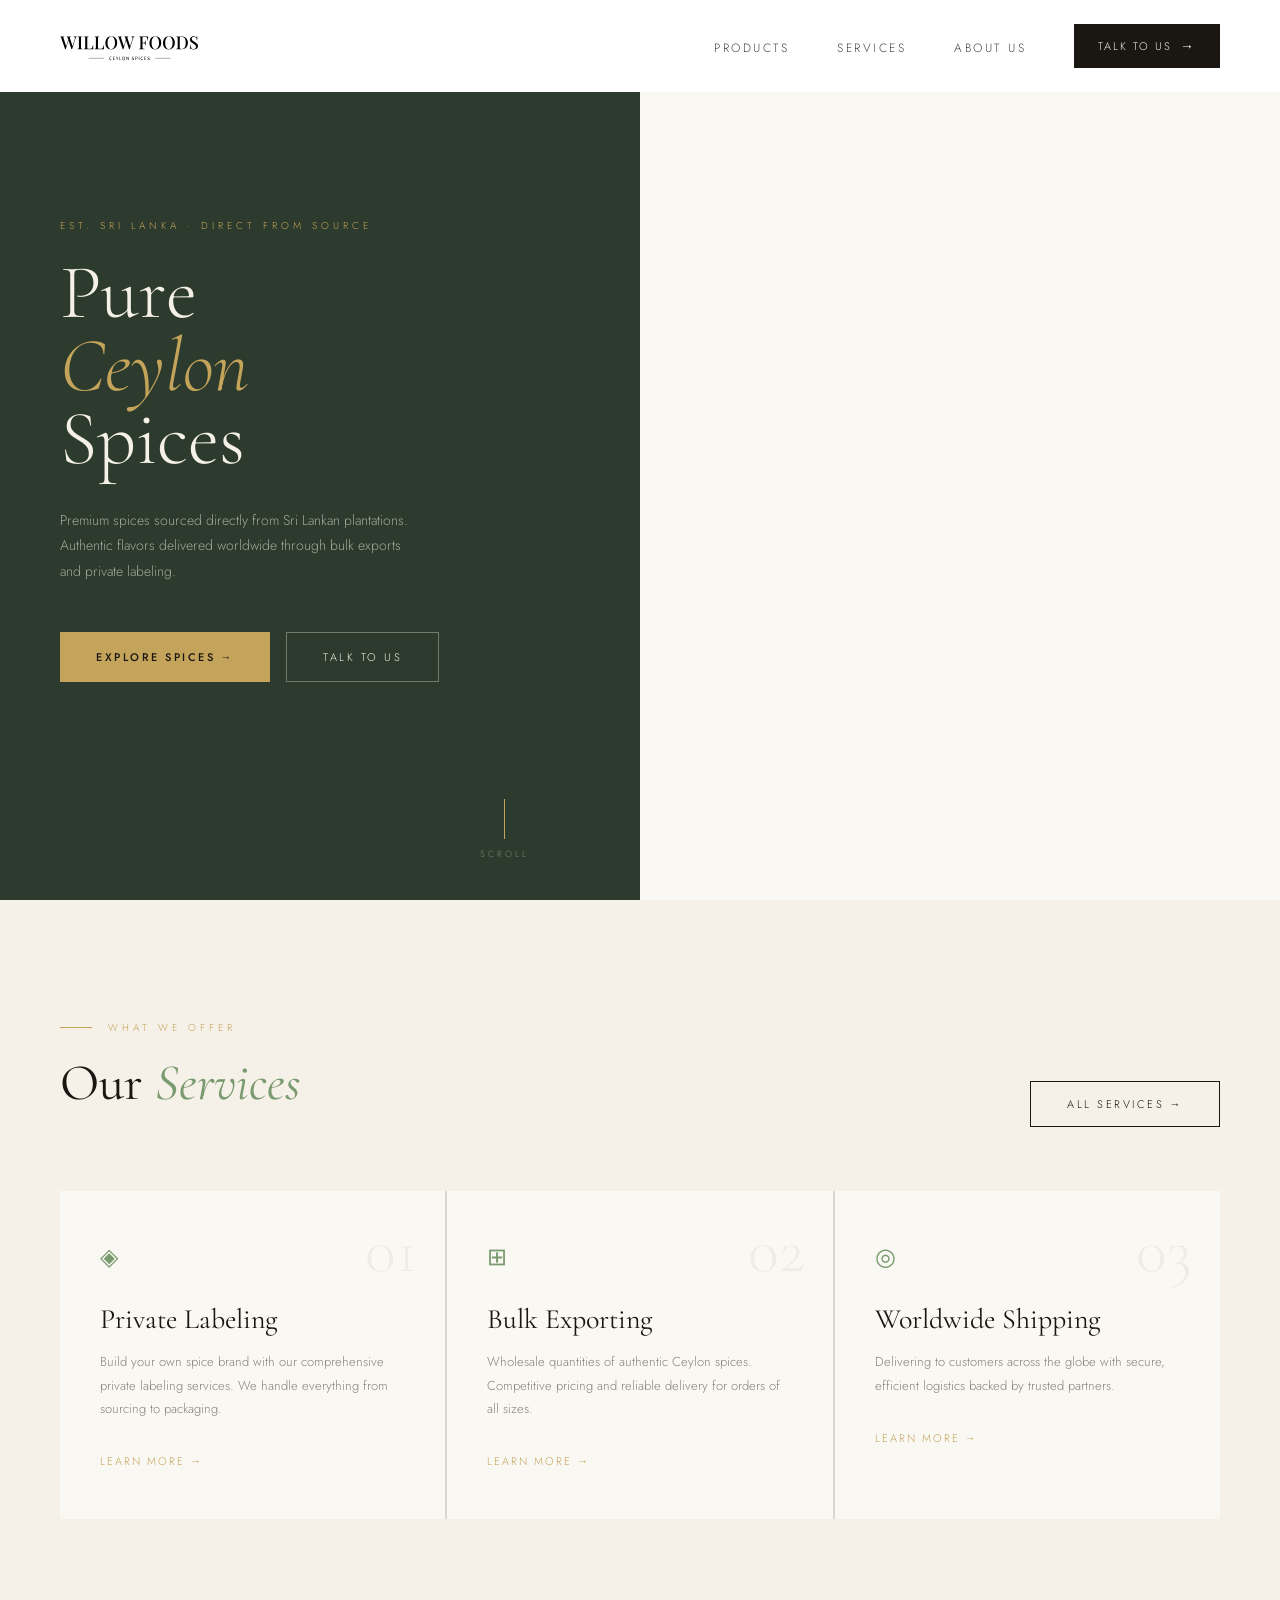
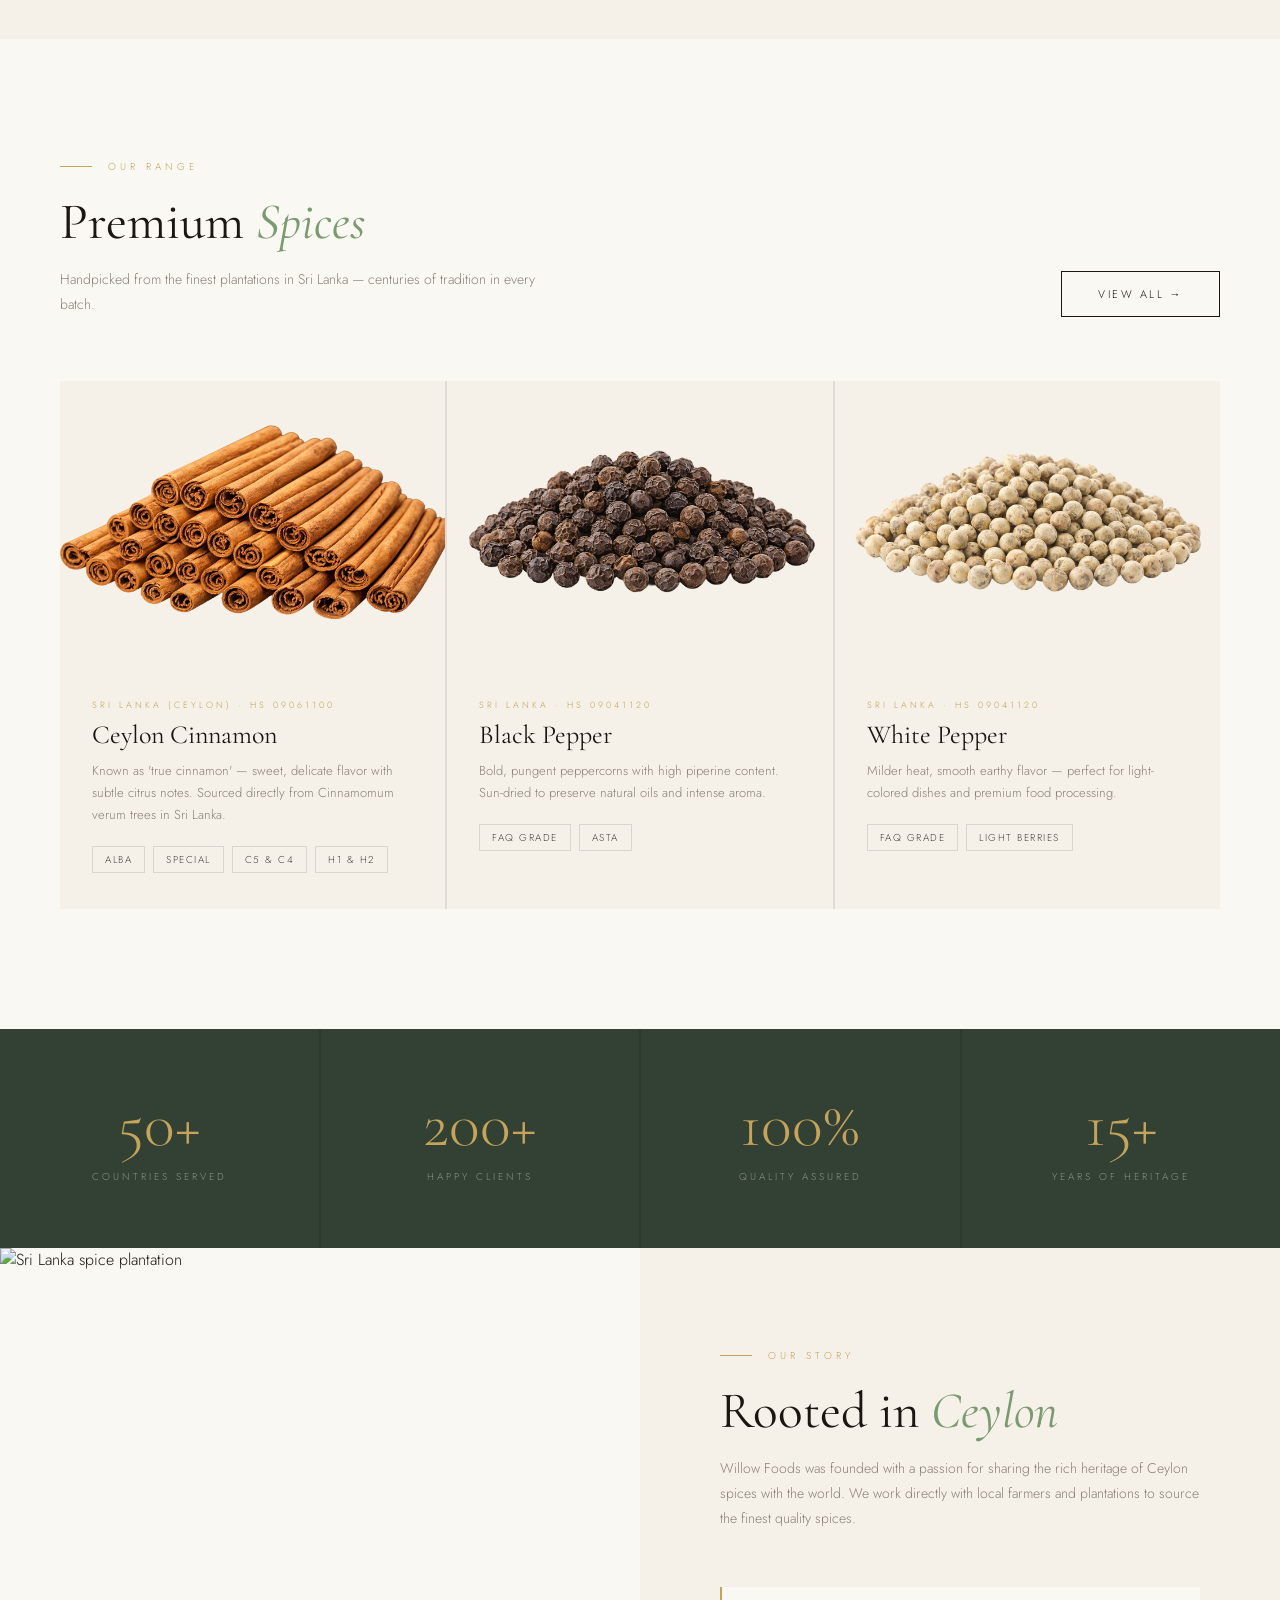
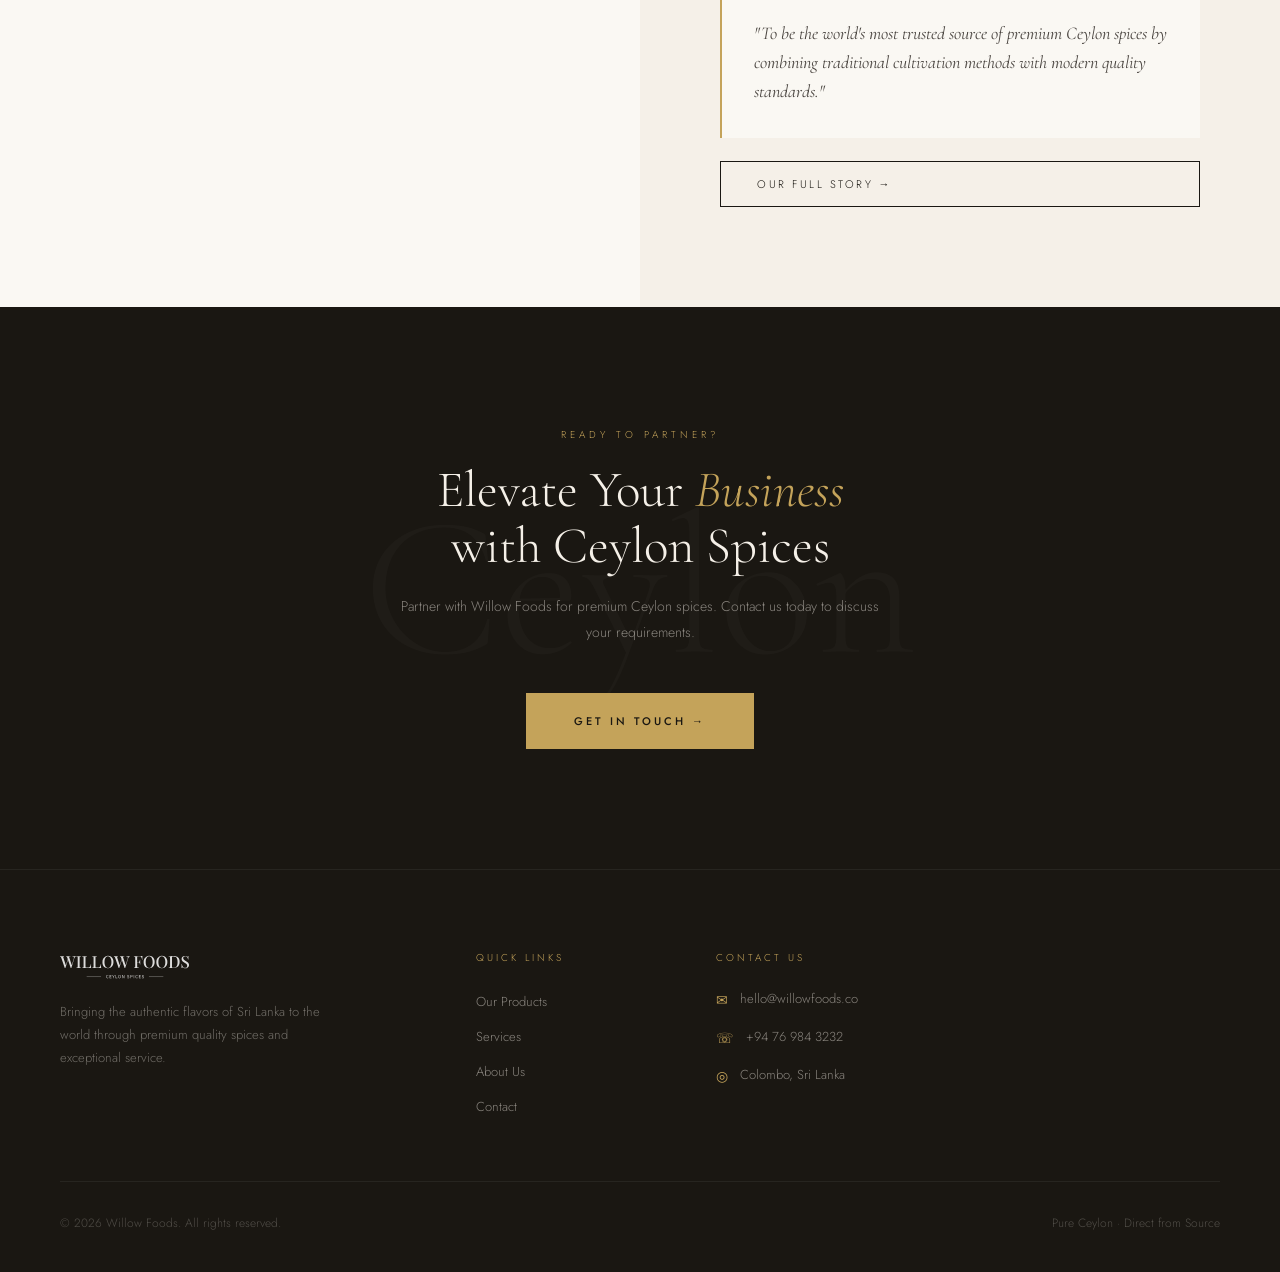
==== index.html @ 31505a13 "Add cinnamon image, update all product cards, hide hero video on mobile Co-Authored-By: Claude Sonne" ====
<!DOCTYPE html>
<html lang="en">
<head>
<meta charset="UTF-8">
<meta name="viewport" content="width=device-width, initial-scale=1.0">
<title>Willow Foods — Pure Ceylon Spices</title>
<link rel="stylesheet" href="style.css">
<style>
.hero { min-height:100vh; display:grid; grid-template-columns:1fr 1fr; position:relative; overflow:hidden; }
.hero-left { background:var(--forest); display:flex; flex-direction:column; justify-content:center; padding:80px 60px; position:relative; overflow:hidden; }
.hero-left::before { content:''; position:absolute; inset:0; background:url('https://images.unsplash.com/photo-1599909631467-e141cf37bc89?w=800') center/cover; opacity:0.12; }
.hero-left::after { content:''; position:absolute; inset:0; background:linear-gradient(to top, var(--forest) 45%, transparent); }
.hero-left-content { position:relative; z-index:2; }
.hero-eyebrow { font-size:10px; letter-spacing:4px; text-transform:uppercase; color:var(--gold); margin-bottom:24px; opacity:0; animation:fadeUp 0.8s 0.3s forwards; }
.hero-title { font-family:'Cormorant Garamond',serif; font-size:clamp(52px,6vw,92px); font-weight:300; line-height:0.95; color:var(--cream); margin-bottom:32px; opacity:0; animation:fadeUp 0.8s 0.5s forwards; }
.hero-title em { font-style:italic; color:var(--gold); }
.hero-sub { font-size:14px; line-height:1.8; color:rgba(245,240,232,0.6); max-width:360px; margin-bottom:48px; opacity:0; animation:fadeUp 0.8s 0.7s forwards; }
.hero-actions { display:flex; gap:16px; opacity:0; animation:fadeUp 0.8s 0.9s forwards; }
.hero-right { overflow:hidden; }
.hero-scroll { position:absolute; bottom:40px; left:calc(50% - 160px); display:flex; flex-direction:column; align-items:center; gap:8px; color:rgba(245,240,232,0.4); font-size:9px; letter-spacing:3px; text-transform:uppercase; z-index:10; animation:fadeIn 1s 1.5s both; }
.scroll-line { width:1px; height:40px; background:var(--gold); animation:scrollPulse 2s infinite; }

.home-services { padding:120px 60px; background:var(--cream); }
.services-header { display:flex; justify-content:space-between; align-items:flex-end; margin-bottom:64px; }
.services-cards { display:grid; grid-template-columns:repeat(3,1fr); gap:2px; background:var(--border); }
.svc-card { background:var(--warm-white); padding:48px 40px; position:relative; overflow:hidden; transition:background 0.4s; }
.svc-card:hover { background:var(--dark); }
.svc-card:hover .svc-title, .svc-card:hover .svc-desc { color:var(--cream); }
.svc-card:hover .svc-icon { color:var(--gold); }
.svc-card:hover .svc-num { color:rgba(245,240,232,0.04); }
.svc-num { position:absolute; top:28px; right:28px; font-family:'Cormorant Garamond',serif; font-size:64px; font-weight:300; color:rgba(26,23,18,0.05); line-height:1; transition:color 0.4s; }
.svc-icon { font-size:24px; color:var(--sage); margin-bottom:28px; transition:color 0.4s; }
.svc-title { font-family:'Cormorant Garamond',serif; font-size:28px; font-weight:400; color:var(--dark); margin-bottom:14px; transition:color 0.4s; }
.svc-desc { font-size:13px; line-height:1.8; color:var(--text-light); margin-bottom:28px; transition:color 0.4s; }
.svc-link { display:inline-flex; align-items:center; gap:8px; font-size:11px; letter-spacing:2px; text-transform:uppercase; color:var(--gold); text-decoration:none; transition:gap 0.3s; }
.svc-card:hover .svc-link { gap:14px; }

.home-products { padding:120px 60px; background:var(--warm-white); }
.products-header { display:flex; justify-content:space-between; align-items:flex-end; margin-bottom:64px; }
.products-grid { display:grid; grid-template-columns:repeat(3,1fr); gap:2px; background:var(--border); }
.product-card { background:var(--cream); overflow:hidden; text-decoration:none; display:block; }
.product-card.featured { grid-column:span 2; }
.product-img { overflow:hidden; }
.product-card .product-img { aspect-ratio:4/3; }
.product-card.featured .product-img { aspect-ratio:16/7; }
.product-img img { width:100%; height:100%; object-fit:cover; transition:transform 0.6s; display:block; }
.product-card:hover .product-img img { transform:scale(1.06); }
.product-info { padding:28px 32px 36px; }
.product-origin { font-size:9px; letter-spacing:3px; text-transform:uppercase; color:var(--gold); margin-bottom:8px; }
.product-name { font-family:'Cormorant Garamond',serif; font-size:26px; font-weight:400; color:var(--dark); margin-bottom:10px; }
.product-desc { font-size:13px; line-height:1.7; color:var(--text-light); margin-bottom:20px; }
.product-tags { display:flex; gap:8px; flex-wrap:wrap; }
.tag { font-size:10px; letter-spacing:1.5px; text-transform:uppercase; padding:5px 12px; border:1px solid var(--border); color:var(--text-mid); }

.stats-band { background:var(--forest); display:grid; grid-template-columns:repeat(4,1fr); gap:2px; }
.stat-item { padding:64px 40px; background:rgba(255,255,255,0.03); text-align:center; transition:background 0.3s; }
.stat-item:hover { background:rgba(196,163,90,0.08); }
.stat-num { font-family:'Cormorant Garamond',serif; font-size:64px; font-weight:300; color:var(--gold); line-height:1; margin-bottom:12px; }
.stat-label { font-size:10px; letter-spacing:3px; text-transform:uppercase; color:rgba(245,240,232,0.45); }

.about-teaser { display:grid; grid-template-columns:1fr 1fr; min-height:560px; }
.about-img { overflow:hidden; }
.about-img img { width:100%; height:100%; object-fit:cover; transition:transform 0.8s; display:block; }
.about-img:hover img { transform:scale(1.04); }
.about-content { padding:100px 80px; display:flex; flex-direction:column; justify-content:center; background:var(--cream); }
.about-mission { margin-top:32px; padding:32px; background:var(--warm-white); border-left:2px solid var(--gold); }
.about-mission p { font-family:'Cormorant Garamond',serif; font-size:18px; font-weight:400; line-height:1.6; color:var(--text-mid); font-style:italic; }
@media (max-width:768px) {
  .hero { grid-template-columns:1fr; min-height:auto; }
  .hero-left { padding:80px 24px; min-height:100vh; }
  .hero-right { display:none; }
  .hero-scroll { display:none; }
  .home-services { padding:72px 24px; }
  .services-header { flex-direction:column; align-items:flex-start; gap:24px; }
  .services-cards { grid-template-columns:1fr; }
  .svc-card { padding:36px 28px; }
  .home-products { padding:72px 24px; }
  .products-header { flex-direction:column; align-items:flex-start; gap:24px; }
  .products-grid { grid-template-columns:1fr; }
  .stats-band { grid-template-columns:1fr 1fr; }
  .stat-item { padding:40px 20px; }
  .stat-num { font-size:48px; }
  .about-teaser { grid-template-columns:1fr; }
  .about-img { height:280px; }
  .about-content { padding:60px 24px; }
}
</style>
</head>
<body>
<div id="nav-placeholder"></div>

<section class="hero">
  <div class="hero-left">
    <div class="hero-left-content">
      <div class="hero-eyebrow">Est. Sri Lanka · Direct from Source</div>
      <h1 class="hero-title">Pure<br><em>Ceylon</em><br>Spices</h1>
      <p class="hero-sub">Premium spices sourced directly from Sri Lankan plantations. Authentic flavors delivered worldwide through bulk exports and private labeling.</p>
      <div class="hero-actions">
        <a href="/products" class="btn-primary">Explore Spices →</a>
        <a href="/contact" class="btn-outline-light">Talk to Us</a>
      </div>
    </div>
  </div>
  <div class="hero-right">
    <video autoplay muted loop playsinline style="width:100%;height:100%;object-fit:cover;display:block;">
      <source src="images/4232200-uhd_3840_2160_24fps.mp4" type="video/mp4">
    </video>
  </div>
  <div class="hero-scroll"><div class="scroll-line"></div><span>Scroll</span></div>
</section>



<section class="home-services">
  <div class="services-header">
    <div>
      <div class="section-label reveal"><span>What We Offer</span></div>
      <h2 class="section-title reveal">Our <em>Services</em></h2>
    </div>
    <a href="/services" class="btn-outline-dark reveal">All Services →</a>
  </div>
  <div class="services-cards">
    <div class="svc-card reveal">
      <div class="svc-num">01</div>
      <div class="svc-icon">◈</div>
      <h3 class="svc-title">Private Labeling</h3>
      <p class="svc-desc">Build your own spice brand with our comprehensive private labeling services. We handle everything from sourcing to packaging.</p>
      <a href="/services" class="svc-link">Learn more →</a>
    </div>
    <div class="svc-card reveal reveal-delay-1">
      <div class="svc-num">02</div>
      <div class="svc-icon">⊞</div>
      <h3 class="svc-title">Bulk Exporting</h3>
      <p class="svc-desc">Wholesale quantities of authentic Ceylon spices. Competitive pricing and reliable delivery for orders of all sizes.</p>
      <a href="/services" class="svc-link">Learn more →</a>
    </div>
    <div class="svc-card reveal reveal-delay-2">
      <div class="svc-num">03</div>
      <div class="svc-icon">◎</div>
      <h3 class="svc-title">Worldwide Shipping</h3>
      <p class="svc-desc">Delivering to customers across the globe with secure, efficient logistics backed by trusted partners.</p>
      <a href="/services" class="svc-link">Learn more →</a>
    </div>
  </div>
</section>

<section class="home-products">
  <div class="products-header">
    <div>
      <div class="section-label reveal"><span>Our Range</span></div>
      <h2 class="section-title reveal">Premium <em>Spices</em></h2>
      <p class="section-sub reveal">Handpicked from the finest plantations in Sri Lanka — centuries of tradition in every batch.</p>
    </div>
    <a href="/products" class="btn-outline-dark reveal">View All →</a>
  </div>
  <div class="products-grid">
    <a href="/product-cinnamon" class="product-card reveal">
      <div class="product-img"><img src="images/cin.png" alt="Ceylon Cinnamon"></div>
      <div class="product-info">
        <div class="product-origin">Sri Lanka (Ceylon) · HS 09061100</div>
        <h3 class="product-name">Ceylon Cinnamon</h3>
        <p class="product-desc">Known as 'true cinnamon' — sweet, delicate flavor with subtle citrus notes. Sourced directly from Cinnamomum verum trees in Sri Lanka.</p>
        <div class="product-tags"><span class="tag">Alba</span><span class="tag">Special</span><span class="tag">C5 & C4</span><span class="tag">H1 & H2</span></div>
      </div>
    </a>
    <a href="/product-black-pepper" class="product-card reveal reveal-delay-1">
      <div class="product-img"><img src="images/black-pepper.png" alt="Black Pepper"></div>
      <div class="product-info">
        <div class="product-origin">Sri Lanka · HS 09041120</div>
        <h3 class="product-name">Black Pepper</h3>
        <p class="product-desc">Bold, pungent peppercorns with high piperine content. Sun-dried to preserve natural oils and intense aroma.</p>
        <div class="product-tags"><span class="tag">FAQ Grade</span><span class="tag">ASTA</span></div>
      </div>
    </a>
    <a href="/product-white-pepper" class="product-card reveal reveal-delay-2">
      <div class="product-img"><img src="images/white-pepper.png" alt="White Pepper"></div>
      <div class="product-info">
        <div class="product-origin">Sri Lanka · HS 09041120</div>
        <h3 class="product-name">White Pepper</h3>
        <p class="product-desc">Milder heat, smooth earthy flavor — perfect for light-colored dishes and premium food processing.</p>
        <div class="product-tags"><span class="tag">FAQ Grade</span><span class="tag">Light Berries</span></div>
      </div>
    </a>
  </div>
</section>

<div class="stats-band">
  <div class="stat-item reveal"><div class="stat-num">50+</div><div class="stat-label">Countries Served</div></div>
  <div class="stat-item reveal reveal-delay-1"><div class="stat-num">200+</div><div class="stat-label">Happy Clients</div></div>
  <div class="stat-item reveal reveal-delay-2"><div class="stat-num">100%</div><div class="stat-label">Quality Assured</div></div>
  <div class="stat-item reveal reveal-delay-3"><div class="stat-num">15+</div><div class="stat-label">Years of Heritage</div></div>
</div>

<section class="about-teaser">
  <div class="about-img"><img src="https://images.unsplash.com/photo-1502741126161-b048400d7e81?w=900&q=80" alt="Sri Lanka spice plantation"></div>
  <div class="about-content">
    <div class="section-label reveal"><span>Our Story</span></div>
    <h2 class="section-title reveal">Rooted in <em>Ceylon</em></h2>
    <p class="section-sub reveal" style="max-width:100%;margin-bottom:24px">Willow Foods was founded with a passion for sharing the rich heritage of Ceylon spices with the world. We work directly with local farmers and plantations to source the finest quality spices.</p>
    <div class="about-mission reveal">
      <p>"To be the world's most trusted source of premium Ceylon spices by combining traditional cultivation methods with modern quality standards."</p>
    </div>
    <br>
    <a href="/about" class="btn-outline-dark reveal">Our Full Story →</a>
  </div>
</section>

<section class="cta-section">
  <div class="cta-bg-text">Ceylon</div>
  <div class="cta-eyebrow reveal">Ready to Partner?</div>
  <h2 class="cta-title reveal">Elevate Your <em>Business</em><br>with Ceylon Spices</h2>
  <p class="cta-sub reveal">Partner with Willow Foods for premium Ceylon spices. Contact us today to discuss your requirements.</p>
  <div class="cta-btn-wrap reveal"><a href="/contact" class="btn-cta">Get in Touch →</a></div>
</section>

<div id="footer-placeholder"></div>
<script src="shared.js"></script>
<script>injectNav(true);injectFooter();initReveal();</script>
</body>
</html>
---- style.css ----
@import url('https://fonts.googleapis.com/css2?family=Cormorant+Garamond:ital,wght@0,300;0,400;0,500;0,600;1,300;1,400&family=Jost:wght@300;400;500&display=swap');

:root {
  --cream: #F5F0E8;
  --warm-white: #FAF8F3;
  --dark: #1A1712;
  --forest: #2C3B2D;
  --sage: #7A9A6F;
  --gold: #C4A35A;
  --spice: #8B3A1C;
  --text-mid: #4A4540;
  --text-light: #8A8078;
  --border: rgba(26,23,18,0.12);
}

*, *::before, *::after { box-sizing: border-box; margin: 0; padding: 0; }
html { scroll-behavior: smooth; }

body {
  background: var(--warm-white);
  color: var(--dark);
  font-family: 'Jost', sans-serif;
  font-weight: 300;
  overflow-x: hidden;
}

/* ——— NAV ——— */
nav {
  position: fixed;
  top: 0; left: 0; right: 0;
  z-index: 100;
  display: flex;
  align-items: center;
  justify-content: space-between;
  padding: 24px 60px;
  background: #fff;
  transition: background 0.4s, padding 0.4s;
}
nav.scrolled {
  background: rgba(250,248,243,0.97);
  backdrop-filter: blur(12px);
  padding: 16px 60px;
  border-bottom: 1px solid var(--border);
}
nav.dark-nav { background: #fff; }
nav.dark-nav .nav-logo-img { filter: none; }
nav.dark-nav .nav-links a { color: var(--text-mid); }
nav.dark-nav .nav-links a:hover { color: var(--dark); }
nav.dark-nav.scrolled { background: #fff; }
nav.dark-nav.scrolled .nav-logo-img { filter: none; }
nav.dark-nav.scrolled .nav-links a { color: var(--text-mid); }

.nav-logo {
  display: flex;
  align-items: center;
  text-decoration: none;
}
.nav-logo-img {
  height: 32px;
  width: auto;
  display: block;
  transition: filter 0.4s;
}
.nav-links {
  display: flex;
  align-items: center;
  gap: 48px;
  list-style: none;
}
.nav-links a {
  text-decoration: none;
  font-size: 12px;
  letter-spacing: 2.5px;
  text-transform: uppercase;
  color: var(--text-mid);
  transition: color 0.3s;
}
.nav-links a:hover { color: var(--dark); }
.nav-links a.active { color: var(--gold); }
.btn-nav {
  display: inline-flex !important;
  align-items: center;
  gap: 8px;
  background: var(--dark) !important;
  color: var(--cream) !important;
  padding: 12px 24px !important;
  font-size: 11px !important;
  letter-spacing: 2px !important;
  text-transform: uppercase !important;
  text-decoration: none !important;
  transition: background 0.3s !important;
}
.btn-nav:hover { background: var(--forest) !important; }
.btn-nav::after { content: '→'; font-size: 14px; }

/* ——— BUTTONS ——— */
.btn-primary {
  background: var(--gold);
  color: var(--dark);
  padding: 16px 36px;
  font-size: 11px;
  letter-spacing: 2.5px;
  text-transform: uppercase;
  text-decoration: none;
  font-family: 'Jost', sans-serif;
  font-weight: 500;
  transition: all 0.3s;
  display: inline-flex;
  align-items: center;
  gap: 8px;
  cursor: pointer;
  border: none;
}
.btn-primary:hover { background: var(--dark); color: var(--cream); }
.btn-dark {
  background: var(--dark);
  color: var(--cream);
  padding: 16px 36px;
  font-size: 11px;
  letter-spacing: 2.5px;
  text-transform: uppercase;
  text-decoration: none;
  font-family: 'Jost', sans-serif;
  font-weight: 500;
  transition: all 0.3s;
  display: inline-flex;
  align-items: center;
  gap: 8px;
  cursor: pointer;
  border: none;
  width: 100%;
  justify-content: center;
}
.btn-dark:hover { background: var(--forest); }
.btn-outline-dark {
  border: 1px solid var(--dark);
  color: var(--dark);
  padding: 14px 36px;
  font-size: 11px;
  letter-spacing: 2.5px;
  text-transform: uppercase;
  text-decoration: none;
  font-family: 'Jost', sans-serif;
  transition: all 0.3s;
  display: inline-flex;
  align-items: center;
  gap: 8px;
}
.btn-outline-dark:hover { background: var(--dark); color: var(--cream); }
.btn-outline-light {
  border: 1px solid rgba(245,240,232,0.35);
  color: var(--cream);
  padding: 16px 36px;
  font-size: 11px;
  letter-spacing: 2.5px;
  text-transform: uppercase;
  text-decoration: none;
  font-family: 'Jost', sans-serif;
  transition: all 0.3s;
  display: inline-flex;
  align-items: center;
  gap: 8px;
}
.btn-outline-light:hover { background: rgba(245,240,232,0.1); }

/* ——— SECTION COMMON ——— */
.section-label {
  display: flex;
  align-items: center;
  gap: 16px;
  margin-bottom: 20px;
}
.section-label::before {
  content: '';
  width: 32px;
  height: 1px;
  background: var(--gold);
}
.section-label span {
  font-size: 10px;
  letter-spacing: 4px;
  text-transform: uppercase;
  color: var(--gold);
}
.section-title {
  font-family: 'Cormorant Garamond', serif;
  font-size: clamp(36px, 4vw, 60px);
  font-weight: 400;
  line-height: 1.1;
  color: var(--dark);
  margin-bottom: 16px;
}
.section-title em { font-style: italic; color: var(--sage); }
.section-sub {
  font-size: 14px;
  line-height: 1.8;
  color: var(--text-light);
  max-width: 480px;
}

/* ——— MARQUEE STRIP ——— */
.marquee-strip {
  background: var(--dark);
  padding: 16px 0;
  overflow: hidden;
  display: flex;
}
.marquee-track {
  display: flex;
  animation: marquee 30s linear infinite;
  white-space: nowrap;
}
.marquee-item {
  display: inline-flex;
  align-items: center;
  gap: 24px;
  padding: 0 40px;
  font-size: 11px;
  letter-spacing: 3px;
  text-transform: uppercase;
  color: rgba(245,240,232,0.5);
}
.marquee-dot {
  width: 4px; height: 4px;
  background: var(--gold);
  border-radius: 50%;
  flex-shrink: 0;
}

/* ——— PAGE HERO (inner pages) ——— */
.page-hero {
  background: var(--forest);
  padding: 120px 60px 80px;
  position: relative;
  overflow: hidden;
}
.page-hero::before {
  content: '';
  position: absolute;
  inset: 0;
  opacity: 0.15;
  background-size: cover;
  background-position: center;
}
.page-hero::after {
  content: '';
  position: absolute;
  inset: 0;
  background: linear-gradient(to bottom, rgba(44,59,45,0.5) 0%, rgba(44,59,45,0.95) 100%);
}
.page-hero-content {
  position: relative;
  z-index: 2;
  max-width: 680px;
}
.page-hero-eyebrow {
  font-size: 10px;
  letter-spacing: 4px;
  text-transform: uppercase;
  color: var(--gold);
  margin-bottom: 20px;
}
.page-hero h1 {
  font-family: 'Cormorant Garamond', serif;
  font-size: clamp(44px, 5vw, 72px);
  font-weight: 300;
  line-height: 1.05;
  color: var(--cream);
  margin-bottom: 24px;
}
.page-hero h1 em { font-style: italic; color: var(--gold); }
.page-hero p {
  font-size: 15px;
  line-height: 1.8;
  color: rgba(245,240,232,0.65);
}

/* ——— BACK LINK ——— */
.back-link {
  display: inline-flex;
  align-items: center;
  gap: 8px;
  font-size: 12px;
  letter-spacing: 2px;
  text-transform: uppercase;
  color: var(--text-light);
  text-decoration: none;
  padding: 20px 60px;
  margin-top: 92px;
  border-bottom: 1px solid var(--border);
  width: 100%;
  background: var(--warm-white);
  transition: color 0.3s;
}
.back-link:hover { color: var(--dark); }
.back-link::before { content: '←'; }

/* ——— CTA SECTION ——— */
.cta-section {
  background: var(--dark);
  padding: 120px 60px;
  text-align: center;
  position: relative;
  overflow: hidden;
}
.cta-bg-text {
  position: absolute;
  top: 50%; left: 50%;
  transform: translate(-50%, -50%);
  font-family: 'Cormorant Garamond', serif;
  font-size: 200px;
  font-weight: 300;
  color: rgba(255,255,255,0.025);
  white-space: nowrap;
  pointer-events: none;
}
.cta-eyebrow {
  font-size: 10px;
  letter-spacing: 4px;
  text-transform: uppercase;
  color: var(--gold);
  margin-bottom: 20px;
  position: relative;
  z-index: 2;
}
.cta-title {
  font-family: 'Cormorant Garamond', serif;
  font-size: clamp(36px, 4vw, 64px);
  font-weight: 300;
  color: var(--cream);
  margin-bottom: 20px;
  line-height: 1.1;
  position: relative;
  z-index: 2;
}
.cta-title em { font-style: italic; color: var(--gold); }
.cta-sub {
  font-size: 14px;
  color: rgba(245,240,232,0.5);
  max-width: 480px;
  margin: 0 auto 48px;
  line-height: 1.8;
  position: relative;
  z-index: 2;
}
.cta-btn-wrap {
  position: relative;
  z-index: 2;
}
.btn-cta {
  display: inline-flex;
  align-items: center;
  gap: 12px;
  background: var(--gold);
  color: var(--dark);
  padding: 20px 48px;
  font-size: 11px;
  letter-spacing: 3px;
  text-transform: uppercase;
  text-decoration: none;
  font-family: 'Jost', sans-serif;
  font-weight: 500;
  transition: all 0.3s;
}
.btn-cta:hover { background: var(--cream); }

/* ——— FOOTER ——— */
footer {
  background: var(--dark);
  border-top: 1px solid rgba(255,255,255,0.06);
  padding: 80px 60px 40px;
}
.footer-grid {
  display: grid;
  grid-template-columns: 2fr 1fr 1fr 1.5fr;
  gap: 64px;
  margin-bottom: 64px;
}
.footer-logo {
  display: flex;
  align-items: center;
  margin-bottom: 20px;
  text-decoration: none;
}
.footer-logo-img {
  height: 30px;
  width: auto;
  display: block;
  filter: brightness(0) invert(1);
  opacity: 0.85;
}
.footer-tagline {
  font-size: 13px;
  line-height: 1.8;
  color: rgba(245,240,232,0.4);
  max-width: 260px;
}
.footer-col-title {
  font-size: 10px;
  letter-spacing: 3px;
  text-transform: uppercase;
  color: var(--gold);
  margin-bottom: 24px;
}
.footer-links {
  list-style: none;
  display: flex;
  flex-direction: column;
  gap: 12px;
}
.footer-links a {
  text-decoration: none;
  font-size: 13px;
  color: rgba(245,240,232,0.5);
  transition: color 0.3s;
}
.footer-links a:hover { color: var(--cream); }
.footer-contact-item {
  display: flex;
  align-items: flex-start;
  gap: 12px;
  margin-bottom: 16px;
}
.footer-contact-item .icon {
  color: var(--gold);
  font-size: 14px;
  flex-shrink: 0;
  margin-top: 1px;
}
.footer-contact-item span {
  font-size: 13px;
  color: rgba(245,240,232,0.5);
  line-height: 1.5;
}
.footer-bottom {
  padding-top: 32px;
  border-top: 1px solid rgba(255,255,255,0.06);
  display: flex;
  justify-content: space-between;
  align-items: center;
}
.footer-bottom span {
  font-size: 12px;
  color: rgba(245,240,232,0.25);
}

/* ——— ANIMATIONS ——— */
@keyframes fadeUp {
  from { opacity: 0; transform: translateY(24px); }
  to { opacity: 1; transform: translateY(0); }
}
@keyframes fadeIn {
  from { opacity: 0; }
  to { opacity: 1; }
}
@keyframes marquee {
  from { transform: translateX(0); }
  to { transform: translateX(-50%); }
}
@keyframes scrollPulse {
  0%, 100% { opacity: 0.5; }
  50% { opacity: 1; }
}

.reveal {
  opacity: 0;
  transform: translateY(28px);
  transition: opacity 0.7s ease, transform 0.7s ease;
}
.reveal.visible { opacity: 1; transform: translateY(0); }
.reveal-delay-1 { transition-delay: 0.1s; }
.reveal-delay-2 { transition-delay: 0.2s; }
.reveal-delay-3 { transition-delay: 0.3s; }
.reveal-delay-4 { transition-delay: 0.4s; }
.reveal-delay-5 { transition-delay: 0.5s; }

/* ——— HAMBURGER ——— */
.nav-hamburger {
  display: none;
  flex-direction: column;
  justify-content: center;
  gap: 5px;
  background: none;
  border: none;
  cursor: pointer;
  padding: 8px;
  z-index: 101;
}
.nav-hamburger span {
  display: block;
  width: 22px;
  height: 1.5px;
  background: var(--dark);
  transition: all 0.3s;
}
nav.nav-open .nav-hamburger span:nth-child(1) { transform: translateY(6.5px) rotate(45deg); }
nav.nav-open .nav-hamburger span:nth-child(2) { opacity: 0; }
nav.nav-open .nav-hamburger span:nth-child(3) { transform: translateY(-6.5px) rotate(-45deg); }

/* ——— MOBILE ——— */
@media (max-width: 768px) {
  nav { padding: 16px 24px; }
  nav.scrolled { padding: 12px 24px; }
  .nav-hamburger { display: flex; }
  .nav-links {
    display: none;
    position: fixed;
    top: 65px; left: 0; right: 0; bottom: 0;
    background: #fff;
    flex-direction: column;
    align-items: flex-start;
    gap: 0;
    padding: 16px 24px 40px;
    overflow-y: auto;
    z-index: 200;
    border-top: 1px solid var(--border);
  }
  nav.nav-open .nav-links { display: flex; }
  nav.scrolled.nav-open .nav-links { top: 57px; }
  .nav-links li { width: 100%; }
  .nav-links a {
    display: block;
    padding: 16px 0;
    border-bottom: 1px solid var(--border);
    font-size: 13px;
    letter-spacing: 2px;
  }
  .btn-nav { margin-top: 16px; width: 100% !important; justify-content: center; }

  .page-hero { padding: 120px 24px 60px !important; }
  .back-link { padding: 16px 24px; }
  .cta-section { padding: 80px 24px; }
  .cta-bg-text { font-size: 80px; }

  footer { padding: 60px 24px 32px; }
  .footer-grid { grid-template-columns: 1fr 1fr; gap: 40px; margin-bottom: 40px; }
  .footer-bottom { flex-direction: column; gap: 8px; text-align: center; }
}
@media (max-width: 480px) {
  .footer-grid { grid-template-columns: 1fr; gap: 32px; }
}

/* ——— SHARED JS SNIPPET (included per page) ——— */
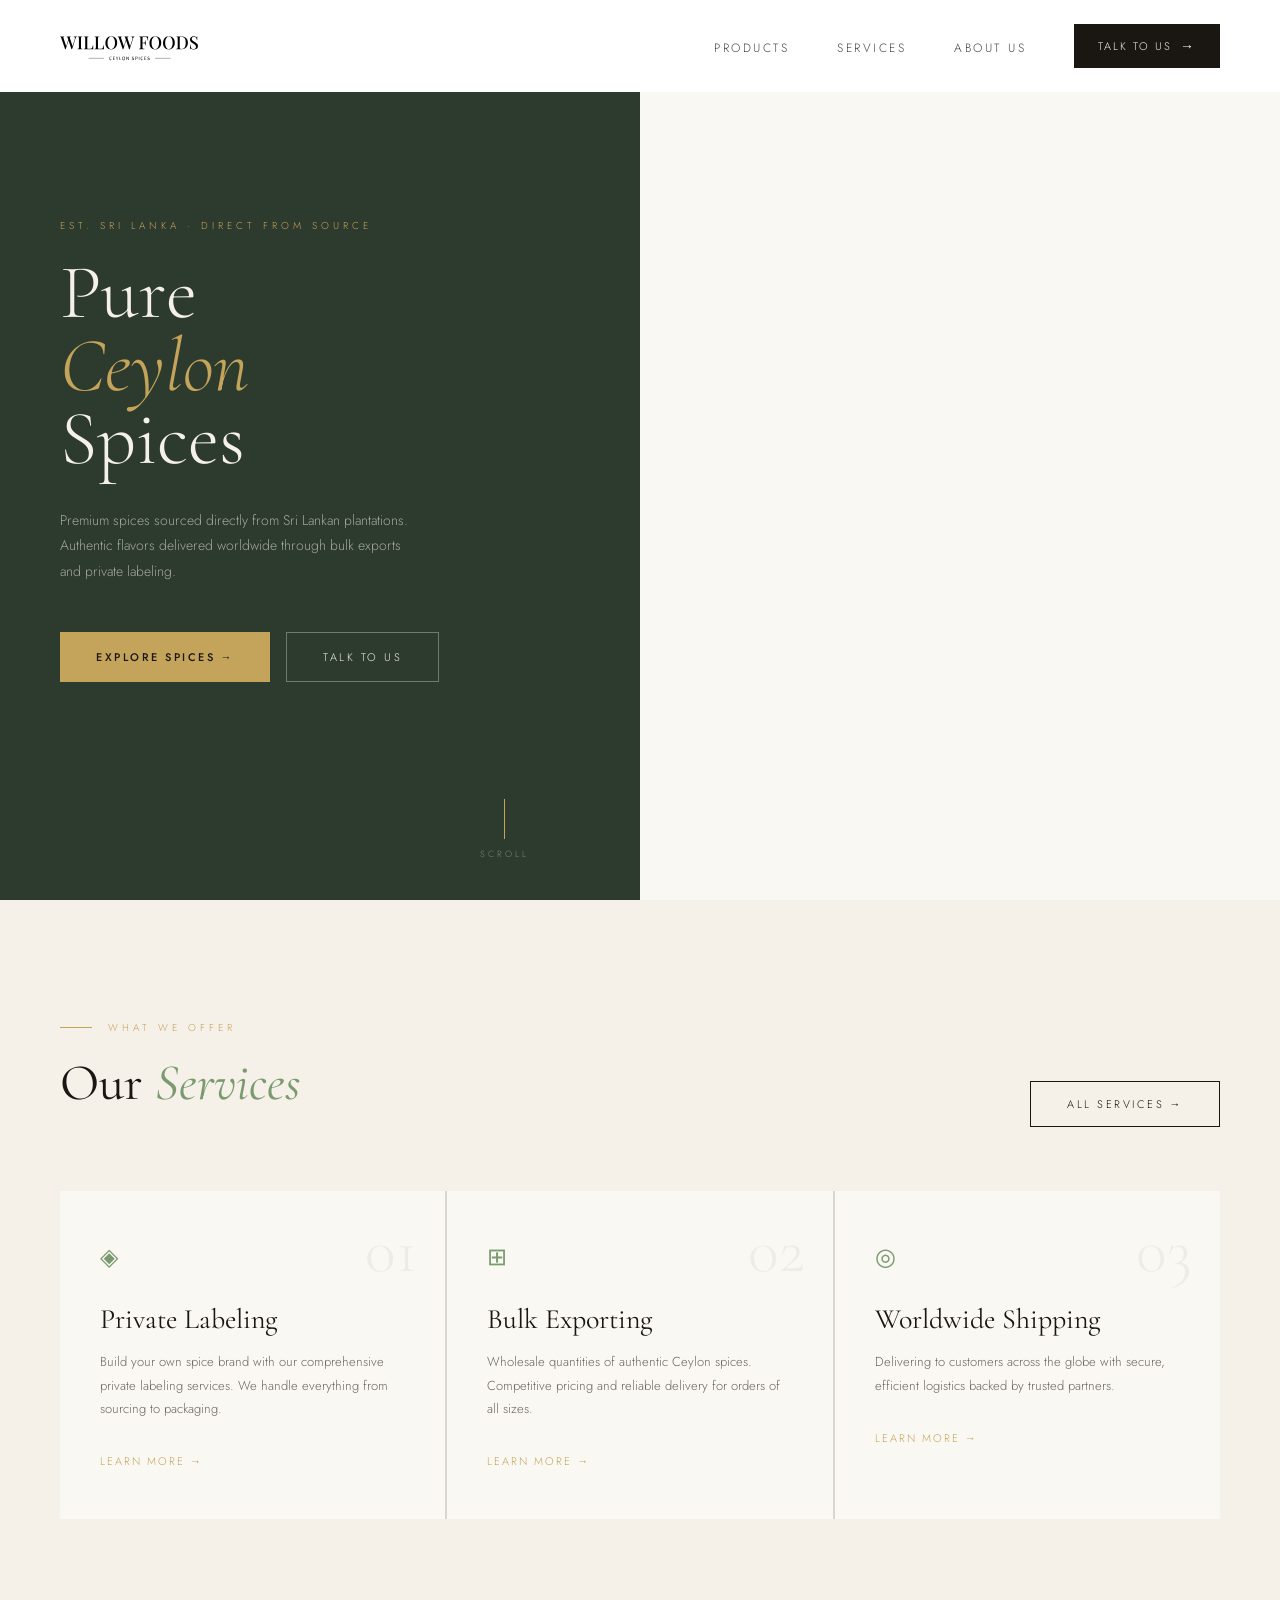
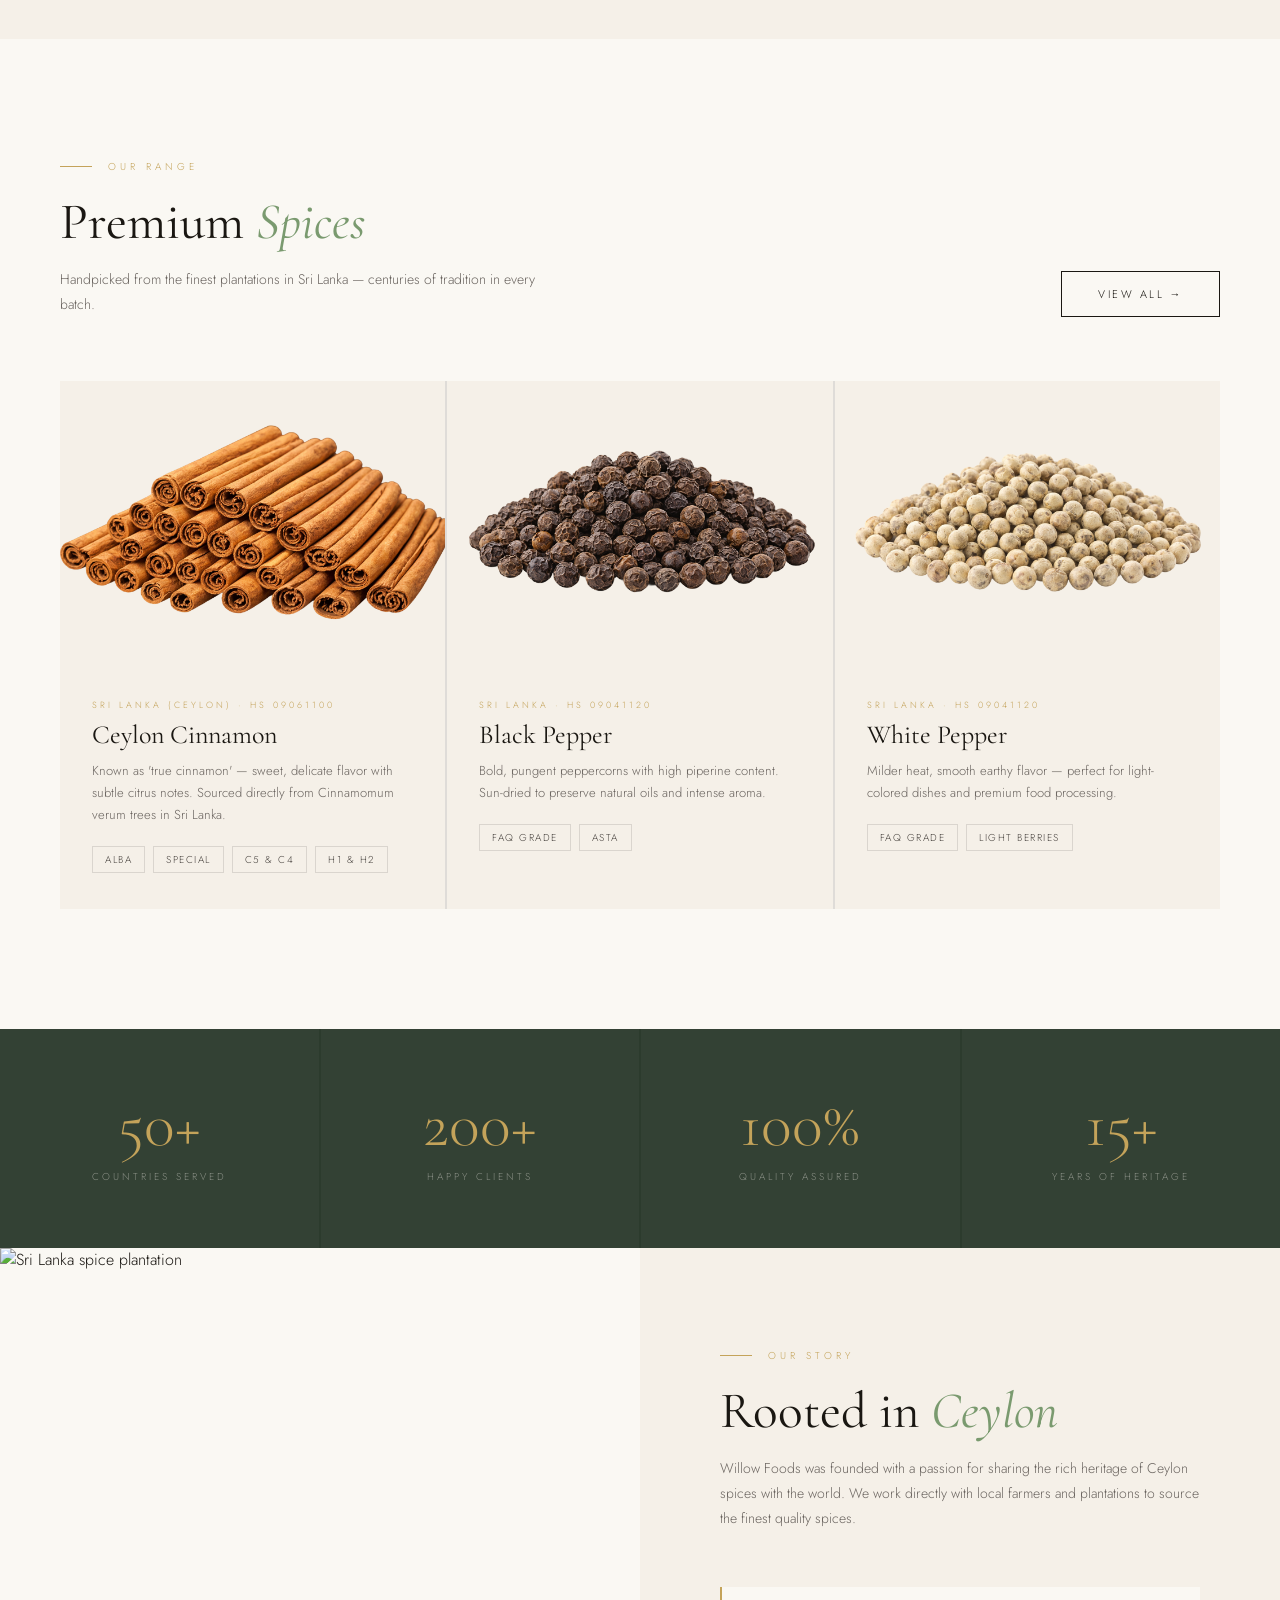
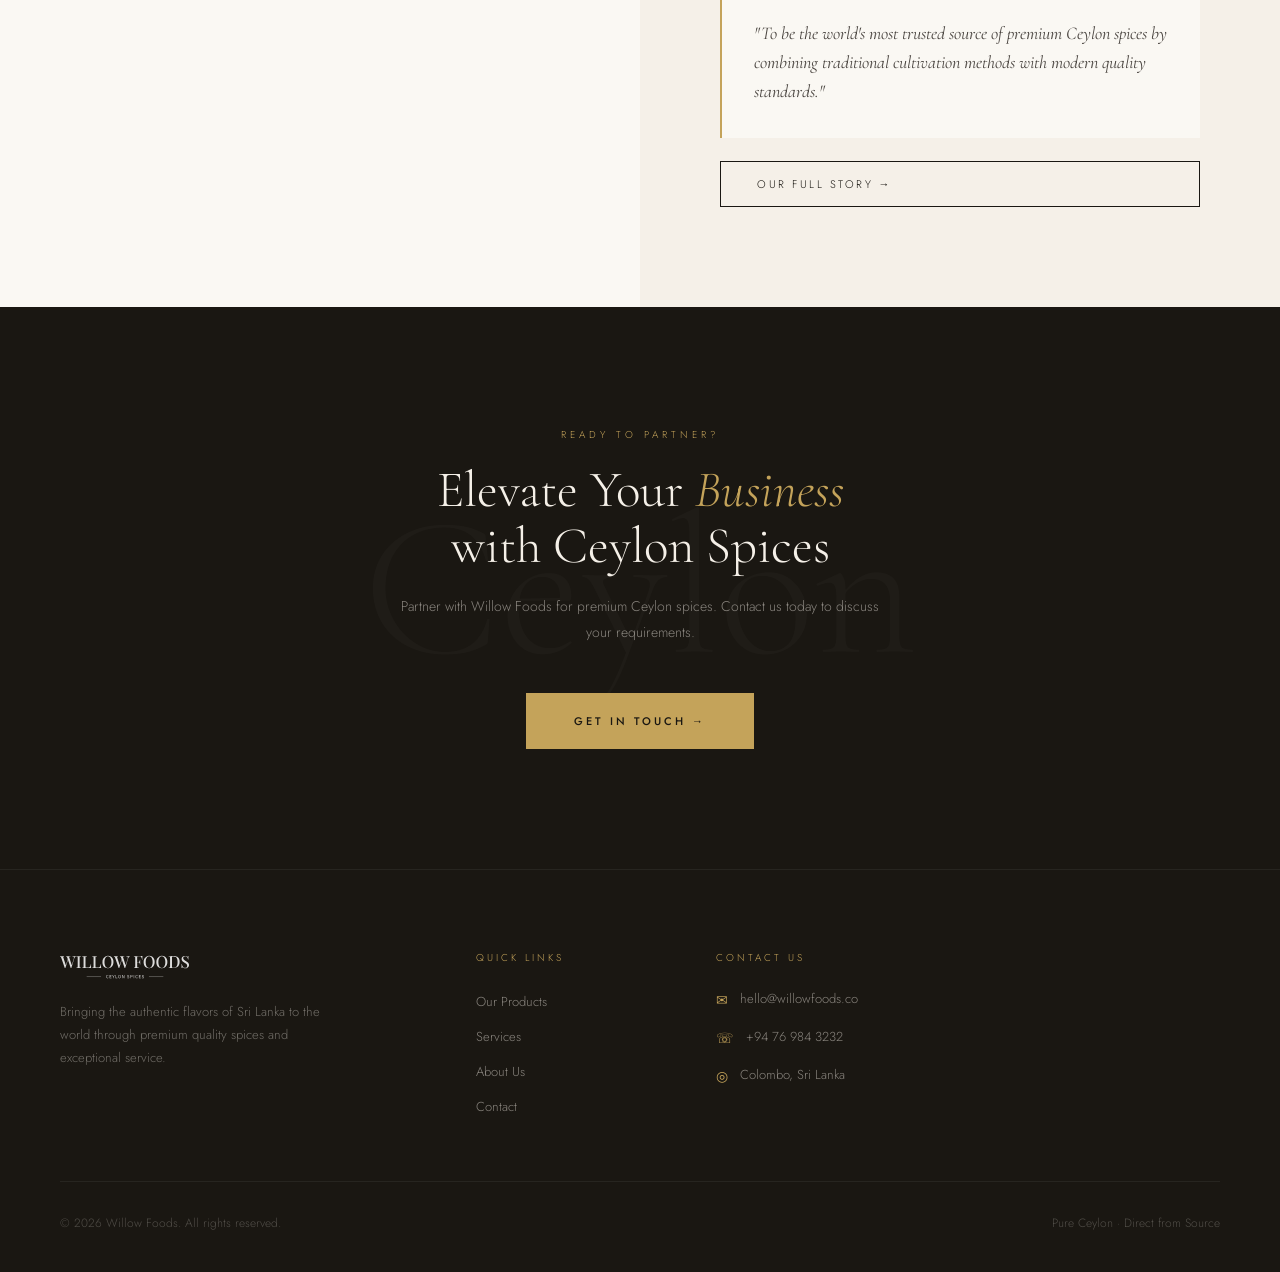
==== commit faf0d219: "Add accessibility fixes and SEO metadata across all pages Accessibility: - Skip-to-content links on " ====
--- a/index.html
+++ b/index.html
@@ -4,6 +4,12 @@
 <meta charset="UTF-8">
 <meta name="viewport" content="width=device-width, initial-scale=1.0">
 <title>Willow Foods — Pure Ceylon Spices</title>
+<meta name="description" content="Willow Foods supplies premium Ceylon spices direct from Sri Lankan plantations. Bulk export, private labeling and worldwide shipping. Black pepper, cinnamon and more.">
+<meta property="og:title" content="Willow Foods — Pure Ceylon Spices">
+<meta property="og:description" content="Premium Ceylon spices sourced directly from Sri Lanka. Bulk exports, private labeling and worldwide delivery to 50+ countries.">
+<meta property="og:type" content="website">
+<meta property="og:image" content="https://images.unsplash.com/photo-1596040033229-a9821ebd058d?w=1200&q=80">
+<link rel="canonical" href="https://willowfoods.co/">
 <link rel="stylesheet" href="style.css">
 <style>
 .hero { min-height:100vh; display:grid; grid-template-columns:1fr 1fr; position:relative; overflow:hidden; }
@@ -87,9 +93,10 @@
 </style>
 </head>
 <body>
+<a href="#main-content" class="skip-link">Skip to main content</a>
 <div id="nav-placeholder"></div>
 
-<section class="hero">
+<section class="hero" id="main-content">
   <div class="hero-left">
     <div class="hero-left-content">
       <div class="hero-eyebrow">Est. Sri Lanka · Direct from Source</div>
@@ -155,7 +162,7 @@
   </div>
   <div class="products-grid">
     <a href="/product-cinnamon" class="product-card reveal">
-      <div class="product-img"><img src="images/cin.png" alt="Ceylon Cinnamon"></div>
+      <div class="product-img"><img src="images/cin.png" alt="Ceylon Cinnamon" loading="lazy" width="800" height="600"></div>
       <div class="product-info">
         <div class="product-origin">Sri Lanka (Ceylon) · HS 09061100</div>
         <h3 class="product-name">Ceylon Cinnamon</h3>
@@ -164,7 +171,7 @@
       </div>
     </a>
     <a href="/product-black-pepper" class="product-card reveal reveal-delay-1">
-      <div class="product-img"><img src="images/black-pepper.png" alt="Black Pepper"></div>
+      <div class="product-img"><img src="images/black-pepper.png" alt="Black Pepper" loading="lazy" width="800" height="600"></div>
       <div class="product-info">
         <div class="product-origin">Sri Lanka · HS 09041120</div>
         <h3 class="product-name">Black Pepper</h3>
@@ -173,7 +180,7 @@
       </div>
     </a>
     <a href="/product-white-pepper" class="product-card reveal reveal-delay-2">
-      <div class="product-img"><img src="images/white-pepper.png" alt="White Pepper"></div>
+      <div class="product-img"><img src="images/white-pepper.png" alt="White Pepper" loading="lazy" width="800" height="600"></div>
       <div class="product-info">
         <div class="product-origin">Sri Lanka · HS 09041120</div>
         <h3 class="product-name">White Pepper</h3>
@@ -192,7 +199,7 @@
 </div>
 
 <section class="about-teaser">
-  <div class="about-img"><img src="https://images.unsplash.com/photo-1502741126161-b048400d7e81?w=900&q=80" alt="Sri Lanka spice plantation"></div>
+  <div class="about-img"><img src="https://images.unsplash.com/photo-1502741126161-b048400d7e81?w=900&q=80" alt="Sri Lanka spice plantation" loading="lazy" width="900" height="600"></div>
   <div class="about-content">
     <div class="section-label reveal"><span>Our Story</span></div>
     <h2 class="section-title reveal">Rooted in <em>Ceylon</em></h2>
@@ -216,5 +223,6 @@
 <div id="footer-placeholder"></div>
 <script src="shared.js"></script>
 <script>injectNav(true);injectFooter();initReveal();</script>
+<script type="application/ld+json">{"@context":"https://schema.org","@type":"Organization","name":"Willow Foods","url":"https://willowfoods.co","logo":"https://willowfoods.co/WFlogo.svg","description":"Premium Ceylon spices sourced directly from Sri Lanka","address":{"@type":"PostalAddress","addressLocality":"Colombo","addressCountry":"LK"},"contactPoint":{"@type":"ContactPoint","telephone":"+94769843232","email":"hello@willowfoods.co","contactType":"sales"},"sameAs":[]}</script>
 </body>
 </html>
--- a/style.css
+++ b/style.css
@@ -9,8 +9,37 @@
   --gold: #C4A35A;
   --spice: #8B3A1C;
   --text-mid: #4A4540;
-  --text-light: #8A8078;
+  --text-light: #6B6560;
   --border: rgba(26,23,18,0.12);
+}
+
+/* ——— SKIP LINK ——— */
+.skip-link {
+  position: absolute;
+  top: -100%;
+  left: 1rem;
+  background: var(--dark);
+  color: var(--cream);
+  padding: 12px 20px;
+  font-size: 12px;
+  letter-spacing: 2px;
+  text-transform: uppercase;
+  z-index: 999;
+  transition: top 0.3s;
+  text-decoration: none;
+}
+.skip-link:focus { top: 1rem; }
+
+/* ——— FOCUS VISIBLE ——— */
+*:focus-visible {
+  outline: 2px solid var(--gold);
+  outline-offset: 3px;
+}
+a:focus-visible,
+button:focus-visible {
+  outline: 2px solid var(--gold);
+  outline-offset: 3px;
+  border-radius: 2px;
 }
 
 *, *::before, *::after { box-sizing: border-box; margin: 0; padding: 0; }
@@ -505,18 +534,18 @@
   .nav-links {
     display: none;
     position: fixed;
-    top: 65px; left: 0; right: 0; bottom: 0;
+    top: 0; left: 0; right: 0;
+    height: 100vh;
     background: #fff;
     flex-direction: column;
     align-items: flex-start;
     gap: 0;
-    padding: 16px 24px 40px;
+    padding: 80px 24px 40px;
     overflow-y: auto;
-    z-index: 200;
-    border-top: 1px solid var(--border);
+    z-index: 99;
+    border-top: none;
   }
   nav.nav-open .nav-links { display: flex; }
-  nav.scrolled.nav-open .nav-links { top: 57px; }
   .nav-links li { width: 100%; }
   .nav-links a {
     display: block;
@@ -540,4 +569,14 @@
   .footer-grid { grid-template-columns: 1fr; gap: 32px; }
 }
 
+/* ——— REDUCED MOTION ——— */
+@media (prefers-reduced-motion: reduce) {
+  *, *::before, *::after {
+    animation-duration: 0.01ms !important;
+    animation-iteration-count: 1 !important;
+    transition-duration: 0.01ms !important;
+  }
+  .marquee-track { animation: none; }
+}
+
 /* ——— SHARED JS SNIPPET (included per page) ——— */
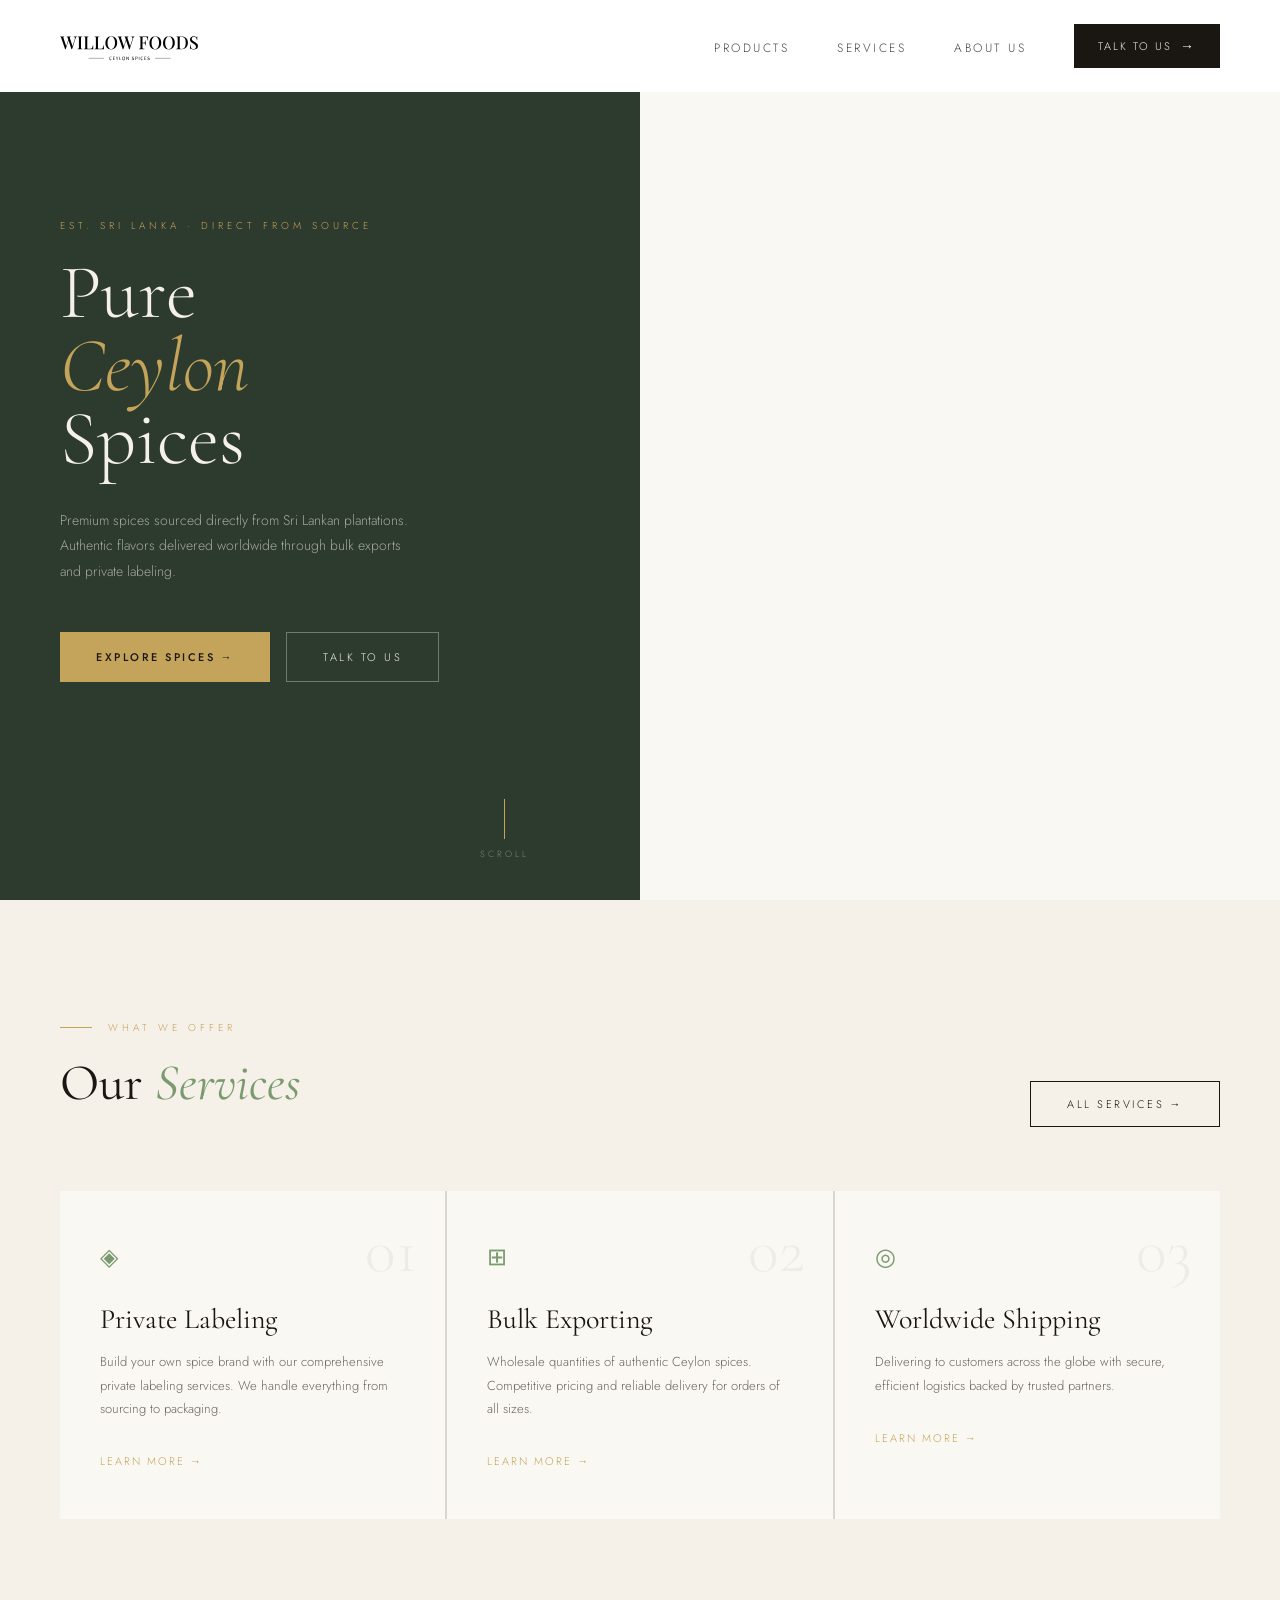
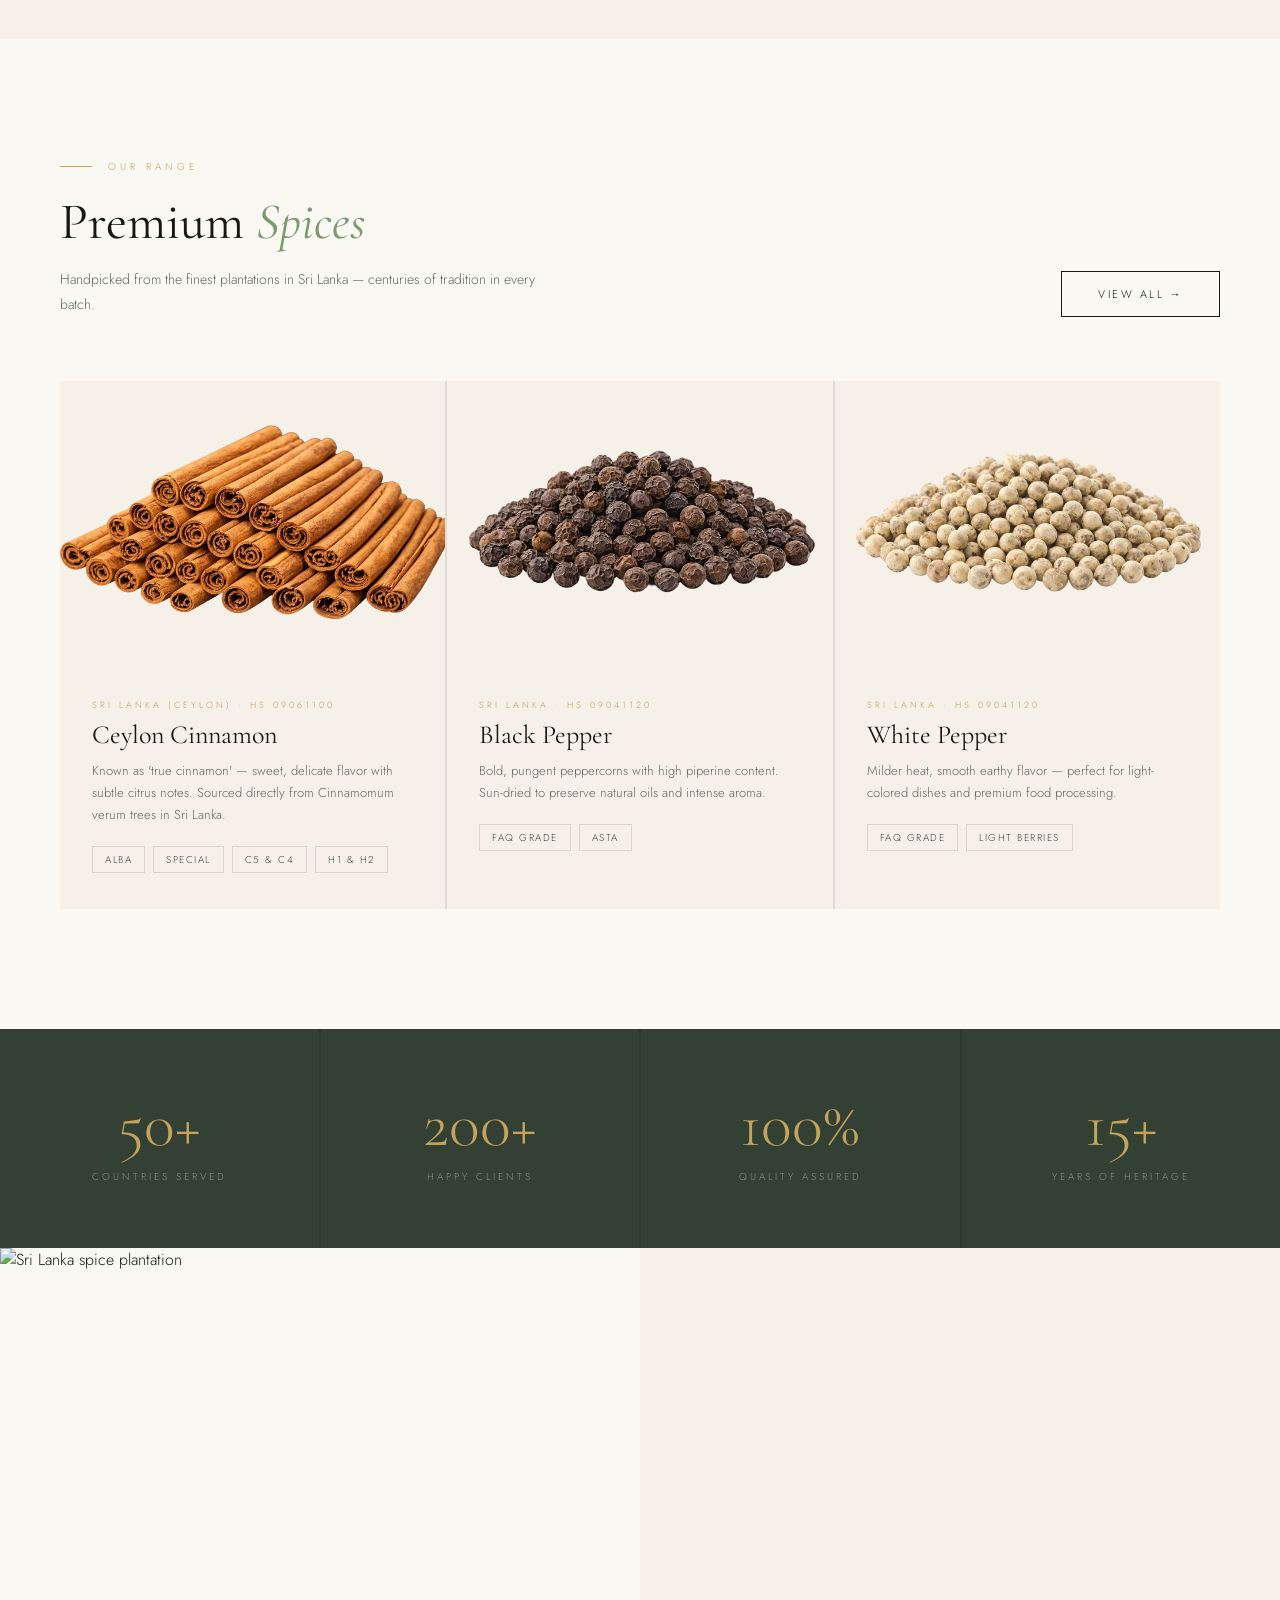
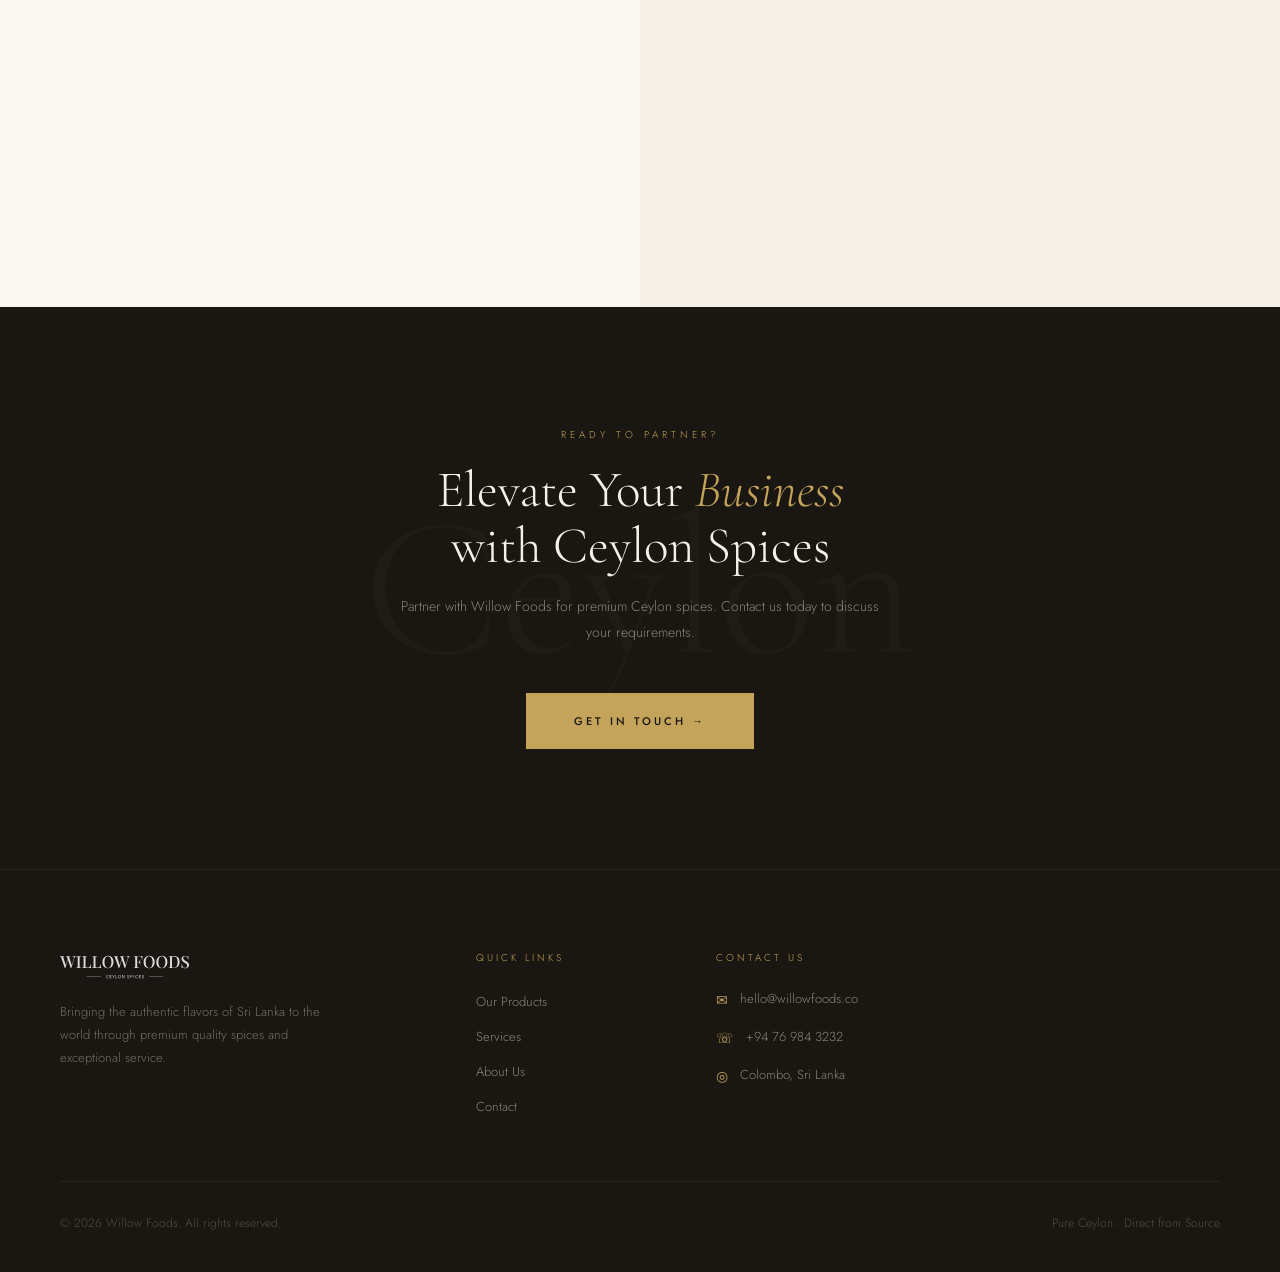
==== commit 50443065: "Overhaul mobile responsive system with new hamburger nav - Replace nav-hamburger/.nav-open pattern w" ====
--- a/index.html
+++ b/index.html
@@ -71,24 +71,21 @@
 .about-content { padding:100px 80px; display:flex; flex-direction:column; justify-content:center; background:var(--cream); }
 .about-mission { margin-top:32px; padding:32px; background:var(--warm-white); border-left:2px solid var(--gold); }
 .about-mission p { font-family:'Cormorant Garamond',serif; font-size:18px; font-weight:400; line-height:1.6; color:var(--text-mid); font-style:italic; }
-@media (max-width:768px) {
-  .hero { grid-template-columns:1fr; min-height:auto; }
-  .hero-left { padding:80px 24px; min-height:100vh; }
-  .hero-right { display:none; }
-  .hero-scroll { display:none; }
-  .home-services { padding:72px 24px; }
-  .services-header { flex-direction:column; align-items:flex-start; gap:24px; }
-  .services-cards { grid-template-columns:1fr; }
-  .svc-card { padding:36px 28px; }
-  .home-products { padding:72px 24px; }
-  .products-header { flex-direction:column; align-items:flex-start; gap:24px; }
-  .products-grid { grid-template-columns:1fr; }
-  .stats-band { grid-template-columns:1fr 1fr; }
-  .stat-item { padding:40px 20px; }
-  .stat-num { font-size:48px; }
-  .about-teaser { grid-template-columns:1fr; }
-  .about-img { height:280px; }
-  .about-content { padding:60px 24px; }
+@media (max-width: 768px) {
+  .hero { grid-template-columns: 1fr; min-height: auto; }
+  .hero-left { padding: 120px 24px 60px; min-height: 70vh; }
+  .hero-right { height: 260px; grid-template-rows: 1fr; padding: 0; }
+  .hero-img-bottom { display: none; }
+  .home-services { padding: 64px 24px; }
+  .services-cards { grid-template-columns: 1fr; }
+  .home-products { padding: 64px 24px; }
+  .products-grid { grid-template-columns: 1fr; }
+  .product-card.featured { grid-column: span 1; }
+  .product-card.featured .product-img { aspect-ratio: 4/3; }
+  .products-header, .services-header { flex-direction: column; align-items: flex-start; gap: 20px; }
+  .about-teaser { grid-template-columns: 1fr; }
+  .about-img { height: 300px; }
+  .about-content { padding: 48px 24px; }
 }
 </style>
 </head>
--- a/style.css
+++ b/style.css
@@ -504,57 +504,51 @@
 .reveal-delay-5 { transition-delay: 0.5s; }
 
 /* ——— HAMBURGER ——— */
-.nav-hamburger {
+.hamburger {
   display: none;
   flex-direction: column;
-  justify-content: center;
   gap: 5px;
+  cursor: pointer;
+  z-index: 101;
   background: none;
   border: none;
-  cursor: pointer;
-  padding: 8px;
-  z-index: 101;
-}
-.nav-hamburger span {
+  padding: 4px;
+}
+.hamburger span {
   display: block;
-  width: 22px;
-  height: 1.5px;
-  background: var(--dark);
+  width: 24px;
+  height: 2px;
+  background: currentColor;
   transition: all 0.3s;
 }
-nav.nav-open .nav-hamburger span:nth-child(1) { transform: translateY(6.5px) rotate(45deg); }
-nav.nav-open .nav-hamburger span:nth-child(2) { opacity: 0; }
-nav.nav-open .nav-hamburger span:nth-child(3) { transform: translateY(-6.5px) rotate(-45deg); }
+.hamburger.open span:nth-child(1) { transform: rotate(45deg) translate(5px, 5px); }
+.hamburger.open span:nth-child(2) { opacity: 0; }
+.hamburger.open span:nth-child(3) { transform: rotate(-45deg) translate(5px, -5px); }
 
 /* ——— MOBILE ——— */
 @media (max-width: 768px) {
   nav { padding: 16px 24px; }
   nav.scrolled { padding: 12px 24px; }
-  .nav-hamburger { display: flex; }
-  .nav-links {
-    display: none;
+  .hamburger { display: flex; }
+  .nav-links { display: none; }
+  .nav-links.open {
+    display: flex;
+    flex-direction: column;
     position: fixed;
-    top: 0; left: 0; right: 0;
-    height: 100vh;
-    background: #fff;
-    flex-direction: column;
-    align-items: flex-start;
-    gap: 0;
-    padding: 80px 24px 40px;
-    overflow-y: auto;
+    top: 0; left: 0; right: 0; bottom: 0;
+    background: var(--dark);
     z-index: 99;
-    border-top: none;
+    justify-content: center;
+    align-items: center;
+    gap: 36px;
   }
-  nav.nav-open .nav-links { display: flex; }
-  .nav-links li { width: 100%; }
-  .nav-links a {
-    display: block;
-    padding: 16px 0;
-    border-bottom: 1px solid var(--border);
-    font-size: 13px;
-    letter-spacing: 2px;
+  .nav-links.open a { font-size: 20px; color: var(--cream); }
+  .nav-links.open li { width: auto; }
+  .nav-links.open .btn-nav {
+    width: auto !important;
+    background: var(--gold) !important;
+    color: var(--dark) !important;
   }
-  .btn-nav { margin-top: 16px; width: 100% !important; justify-content: center; }
 
   .page-hero { padding: 120px 24px 60px !important; }
   .back-link { padding: 16px 24px; }
@@ -564,6 +558,9 @@
   footer { padding: 60px 24px 32px; }
   .footer-grid { grid-template-columns: 1fr 1fr; gap: 40px; margin-bottom: 40px; }
   .footer-bottom { flex-direction: column; gap: 8px; text-align: center; }
+
+  .stats-band { grid-template-columns: 1fr 1fr; }
+  section { padding: 64px 24px; }
 }
 @media (max-width: 480px) {
   .footer-grid { grid-template-columns: 1fr; gap: 32px; }
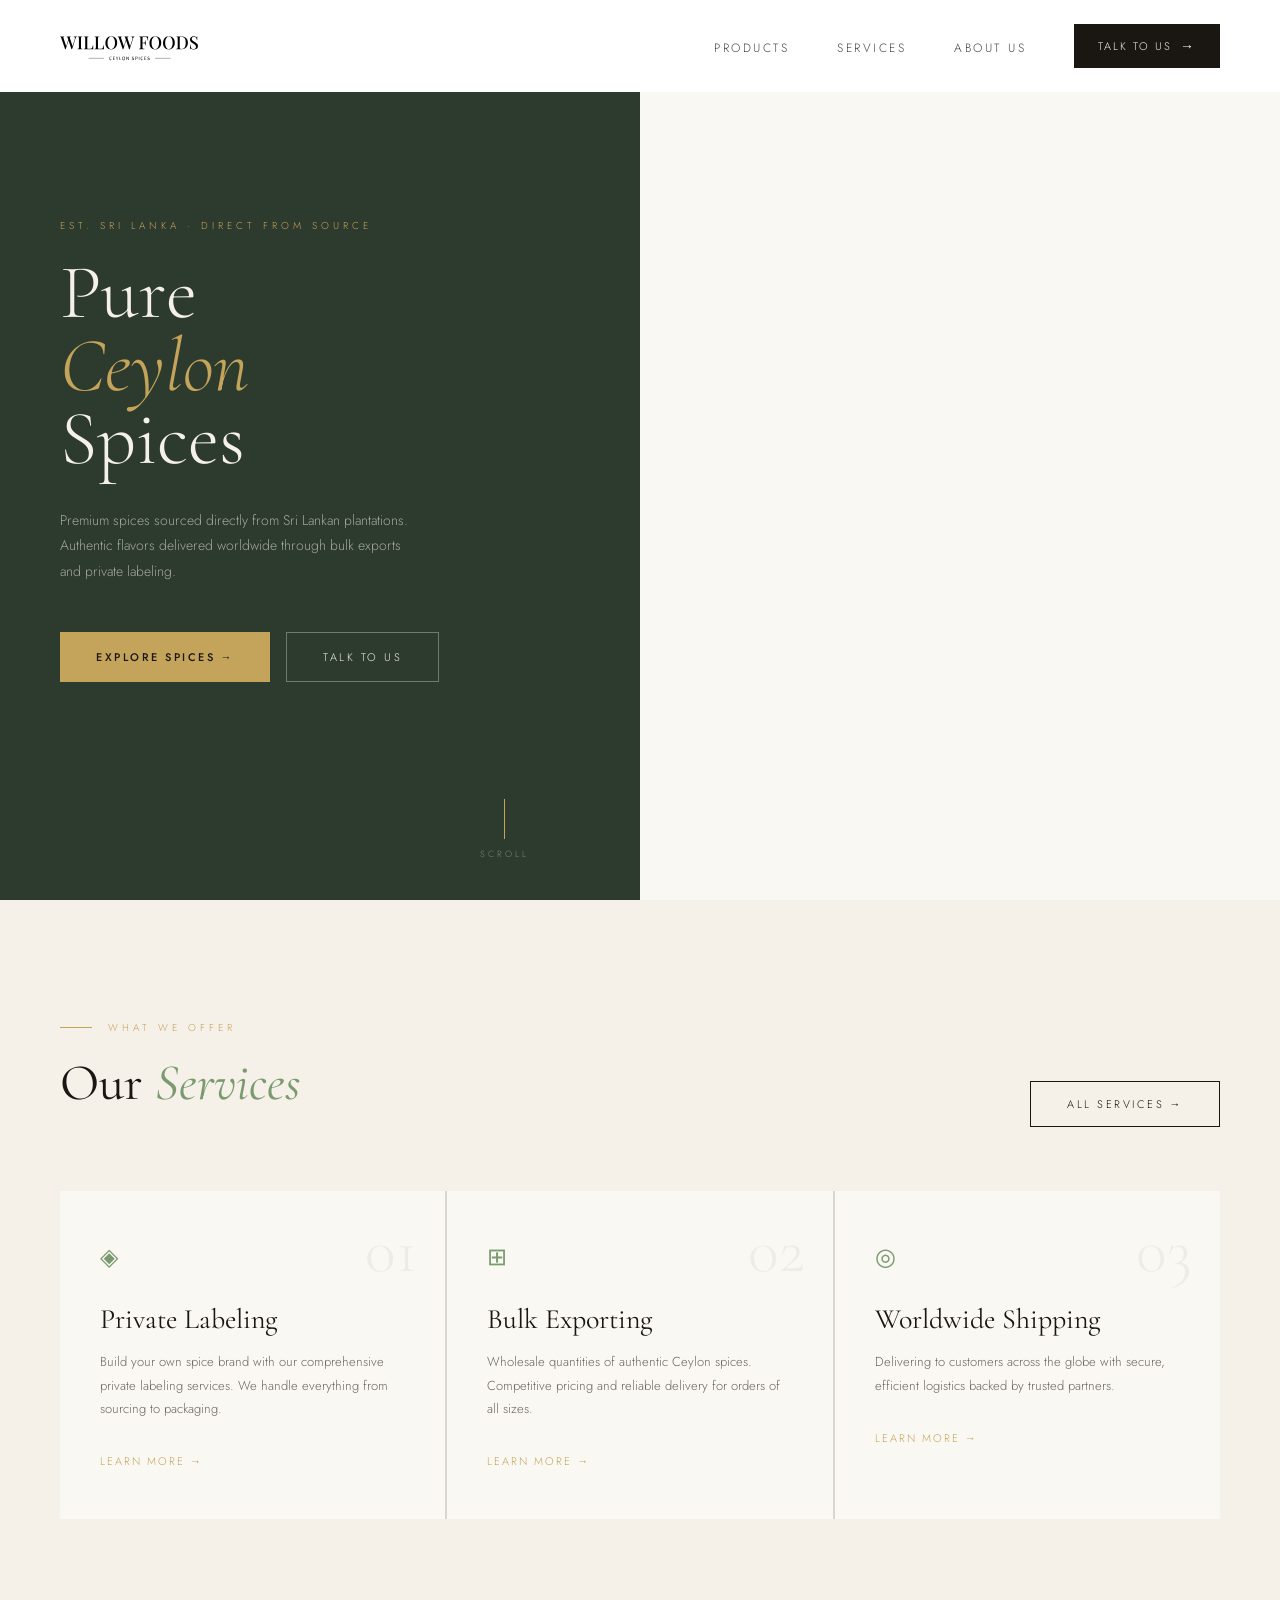
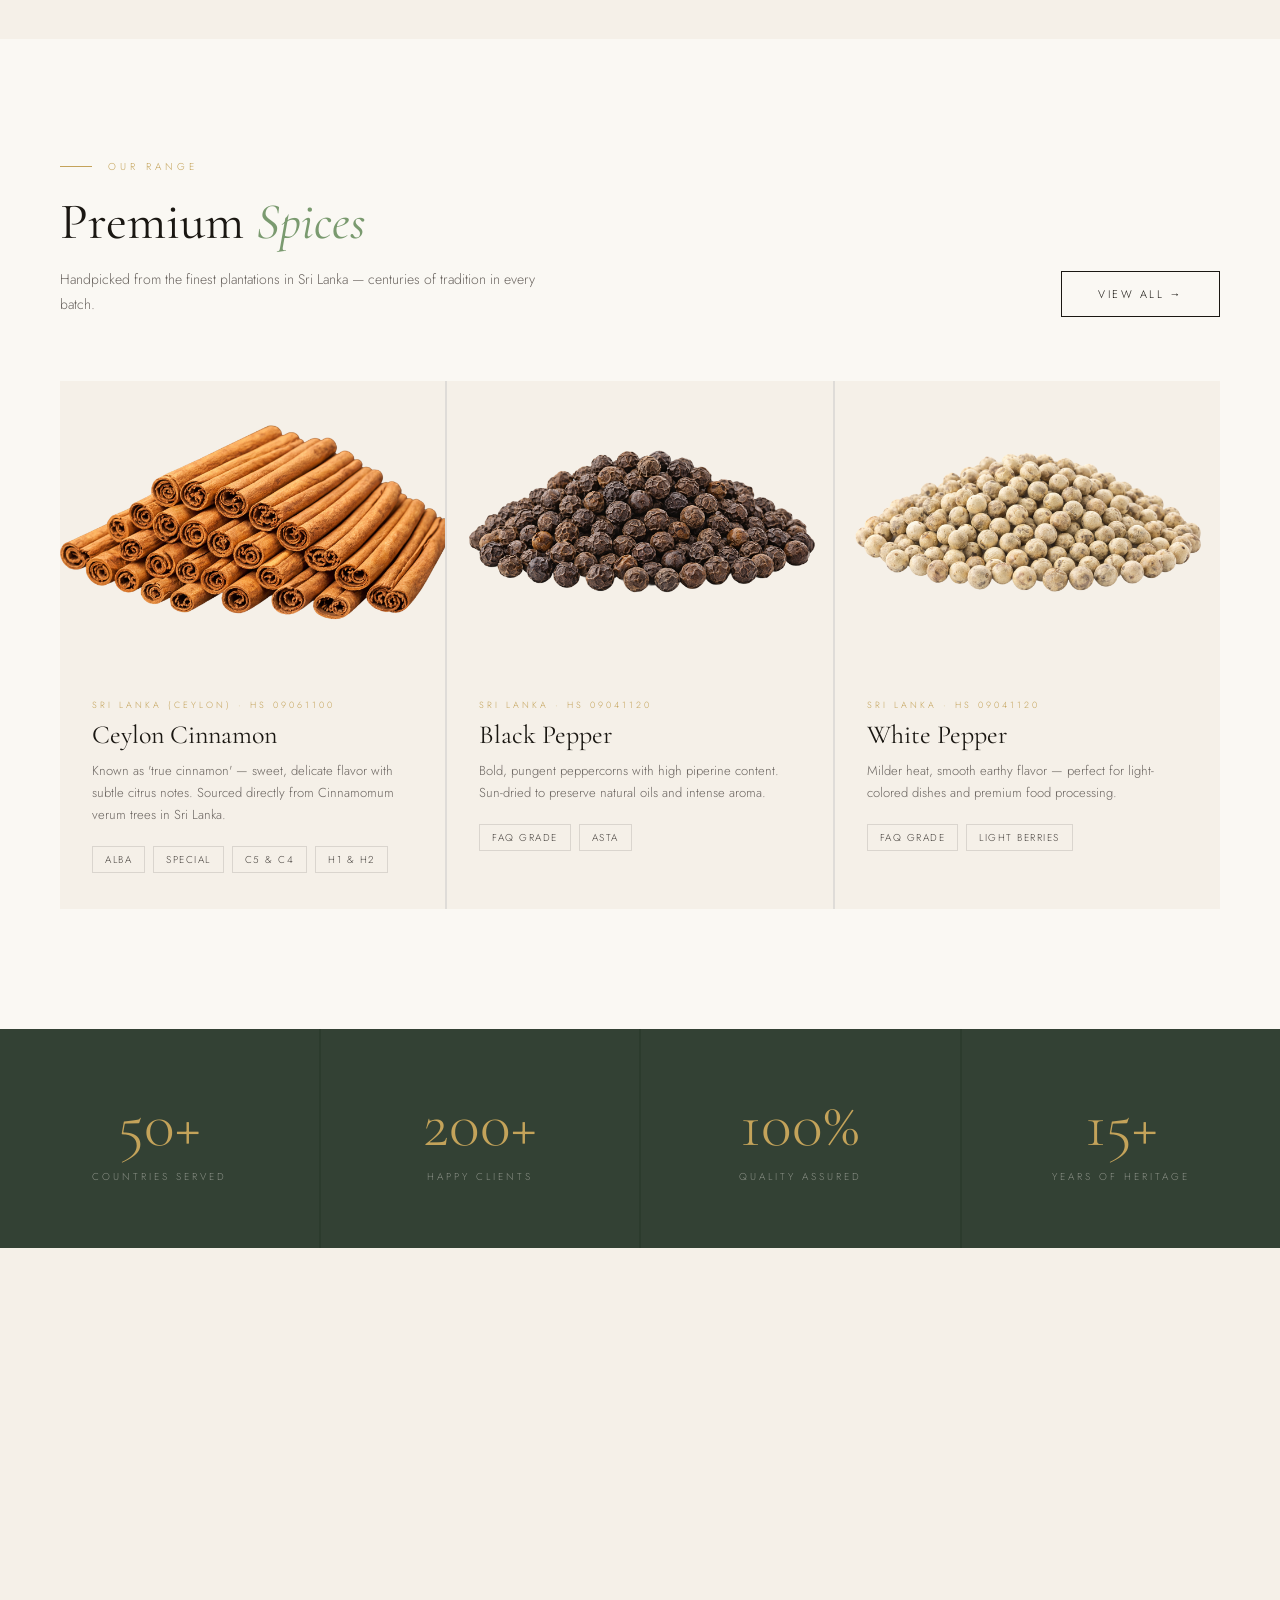
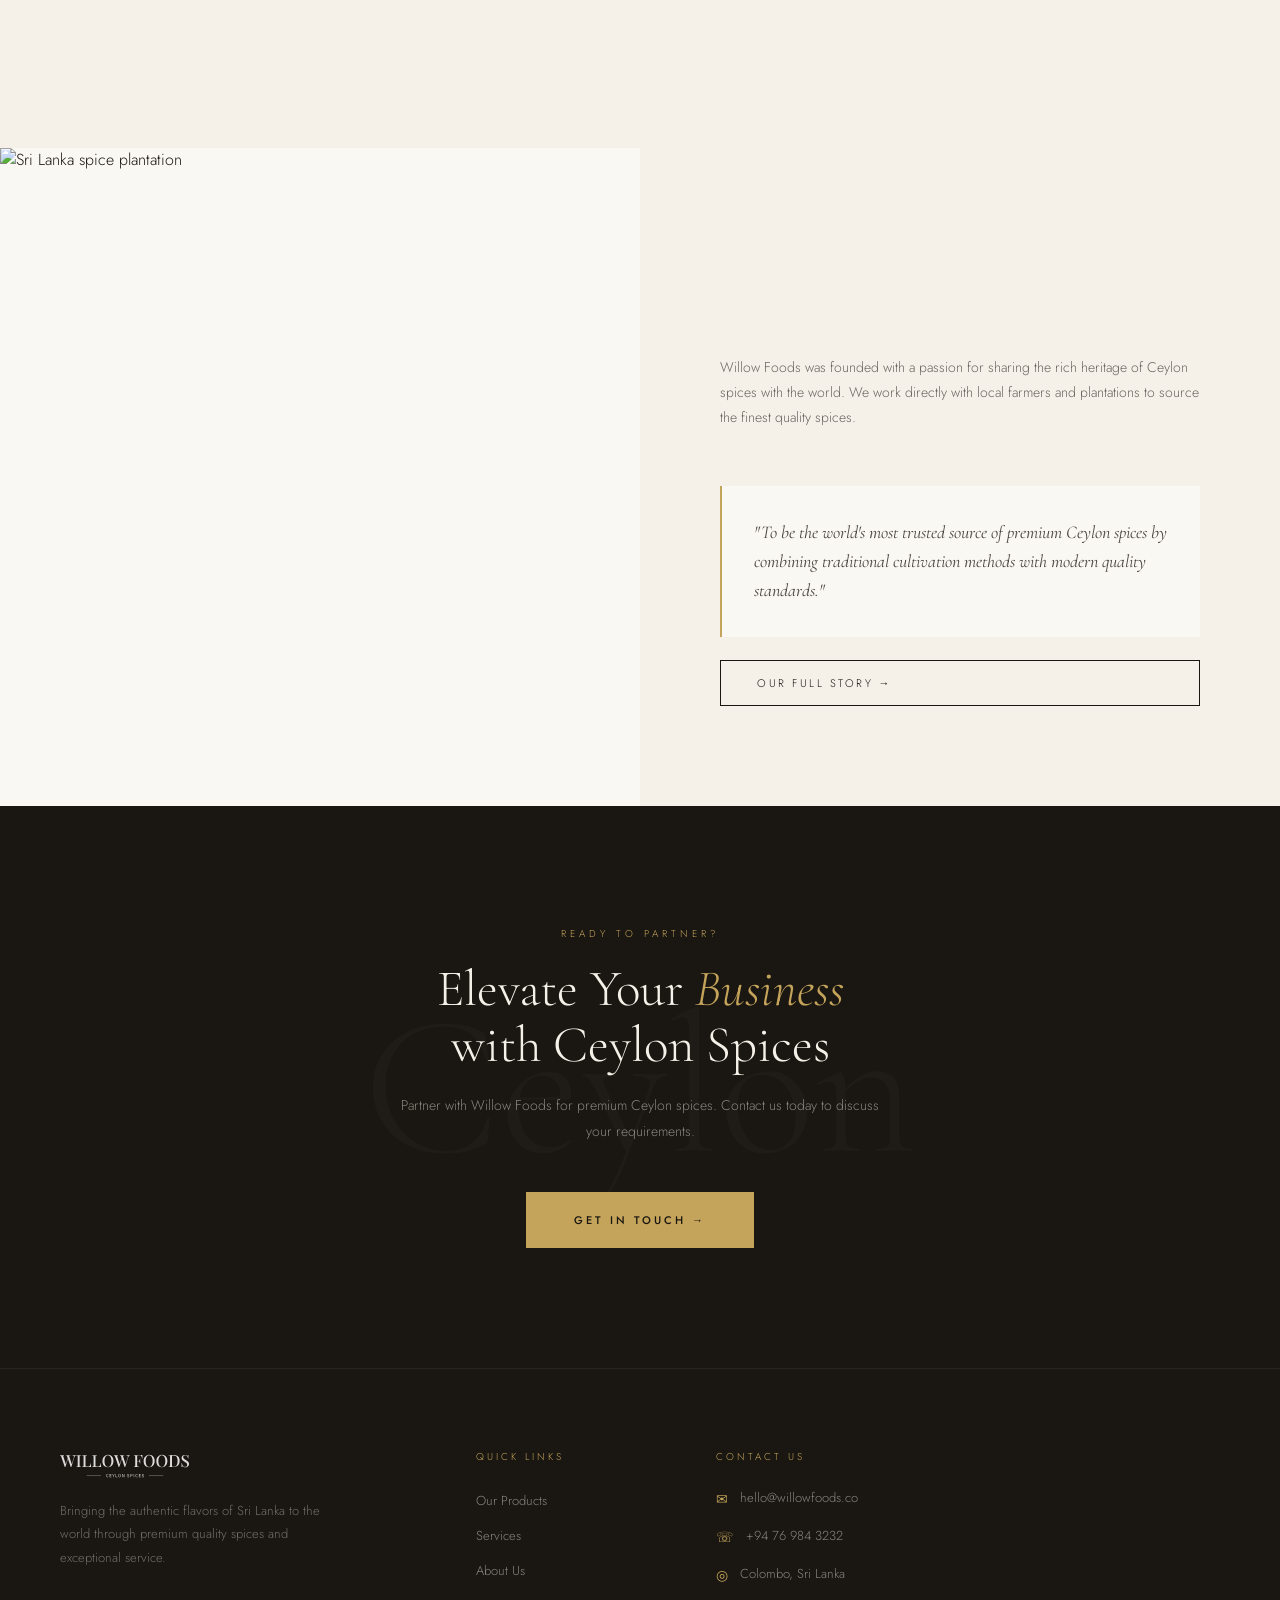
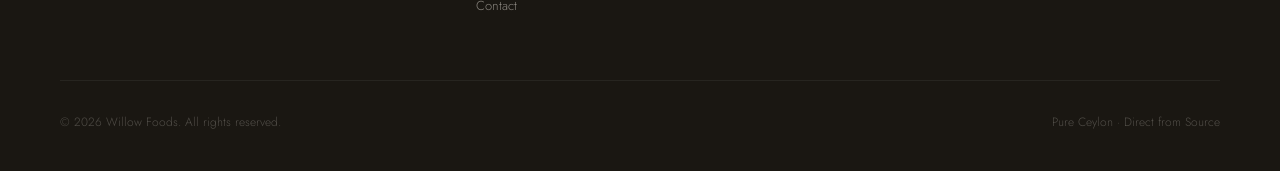
==== commit 42c042e1: "Add CRO improvements: sticky CTA, social proof, trust badges, form validation, 404 page Sticky quote" ====
--- a/index.html
+++ b/index.html
@@ -195,6 +195,25 @@
   <div class="stat-item reveal reveal-delay-3"><div class="stat-num">15+</div><div class="stat-label">Years of Heritage</div></div>
 </div>
 
+<section style="padding:80px 60px;background:var(--cream);text-align:center;">
+  <div class="section-label reveal" style="justify-content:center"><span>Trusted Worldwide</span></div>
+  <h2 class="section-title reveal" style="text-align:center;margin-bottom:48px">Trusted by <em>200+ Businesses</em></h2>
+  <div style="display:grid;grid-template-columns:repeat(3,1fr);gap:2px;background:var(--border);max-width:900px;margin:0 auto;" class="reveal">
+    <div style="background:var(--warm-white);padding:36px 32px;">
+      <div style="font-family:'Cormorant Garamond',serif;font-size:18px;font-style:italic;color:var(--text-mid);line-height:1.7;margin-bottom:20px;">"Consistent quality across every shipment. Willow Foods is our go-to supplier for Ceylon cinnamon."</div>
+      <div style="font-size:11px;letter-spacing:2px;text-transform:uppercase;color:var(--text-light);">— European Spice Wholesaler</div>
+    </div>
+    <div style="background:var(--warm-white);padding:36px 32px;">
+      <div style="font-family:'Cormorant Garamond',serif;font-size:18px;font-style:italic;color:var(--text-mid);line-height:1.7;margin-bottom:20px;">"Their private labeling service helped us launch our brand in 6 weeks. Exceptional support throughout."</div>
+      <div style="font-size:11px;letter-spacing:2px;text-transform:uppercase;color:var(--text-light);">— UK Health Food Brand</div>
+    </div>
+    <div style="background:var(--warm-white);padding:36px 32px;">
+      <div style="font-family:'Cormorant Garamond',serif;font-size:18px;font-style:italic;color:var(--text-mid);line-height:1.7;margin-bottom:20px;">"Documentation, shipping, quality reports — they handle everything professionally. A true partner."</div>
+      <div style="font-size:11px;letter-spacing:2px;text-transform:uppercase;color:var(--text-light);">— US Food Manufacturer</div>
+    </div>
+  </div>
+</section>
+
 <section class="about-teaser">
   <div class="about-img"><img src="https://images.unsplash.com/photo-1502741126161-b048400d7e81?w=900&q=80" alt="Sri Lanka spice plantation" loading="lazy" width="900" height="600"></div>
   <div class="about-content">
--- a/style.css
+++ b/style.css
@@ -566,6 +566,36 @@
   .footer-grid { grid-template-columns: 1fr; gap: 32px; }
 }
 
+/* ——— STICKY CTA ——— */
+.sticky-cta {
+  position: fixed;
+  bottom: 0; left: 0; right: 0;
+  background: var(--dark);
+  padding: 16px 24px;
+  display: flex;
+  justify-content: space-between;
+  align-items: center;
+  z-index: 50;
+  transform: translateY(100%);
+  transition: transform 0.4s;
+  border-top: 1px solid rgba(255,255,255,0.08);
+}
+.sticky-cta.visible { transform: translateY(0); }
+.sticky-cta-name {
+  font-family: 'Cormorant Garamond', serif;
+  font-size: 20px;
+  color: var(--cream);
+}
+.sticky-cta-sub {
+  font-size: 11px;
+  color: rgba(245,240,232,0.5);
+  letter-spacing: 2px;
+  text-transform: uppercase;
+}
+@media (max-width: 768px) {
+  .sticky-cta { flex-direction: column; gap: 12px; text-align: center; }
+}
+
 /* ——— REDUCED MOTION ——— */
 @media (prefers-reduced-motion: reduce) {
   *, *::before, *::after {
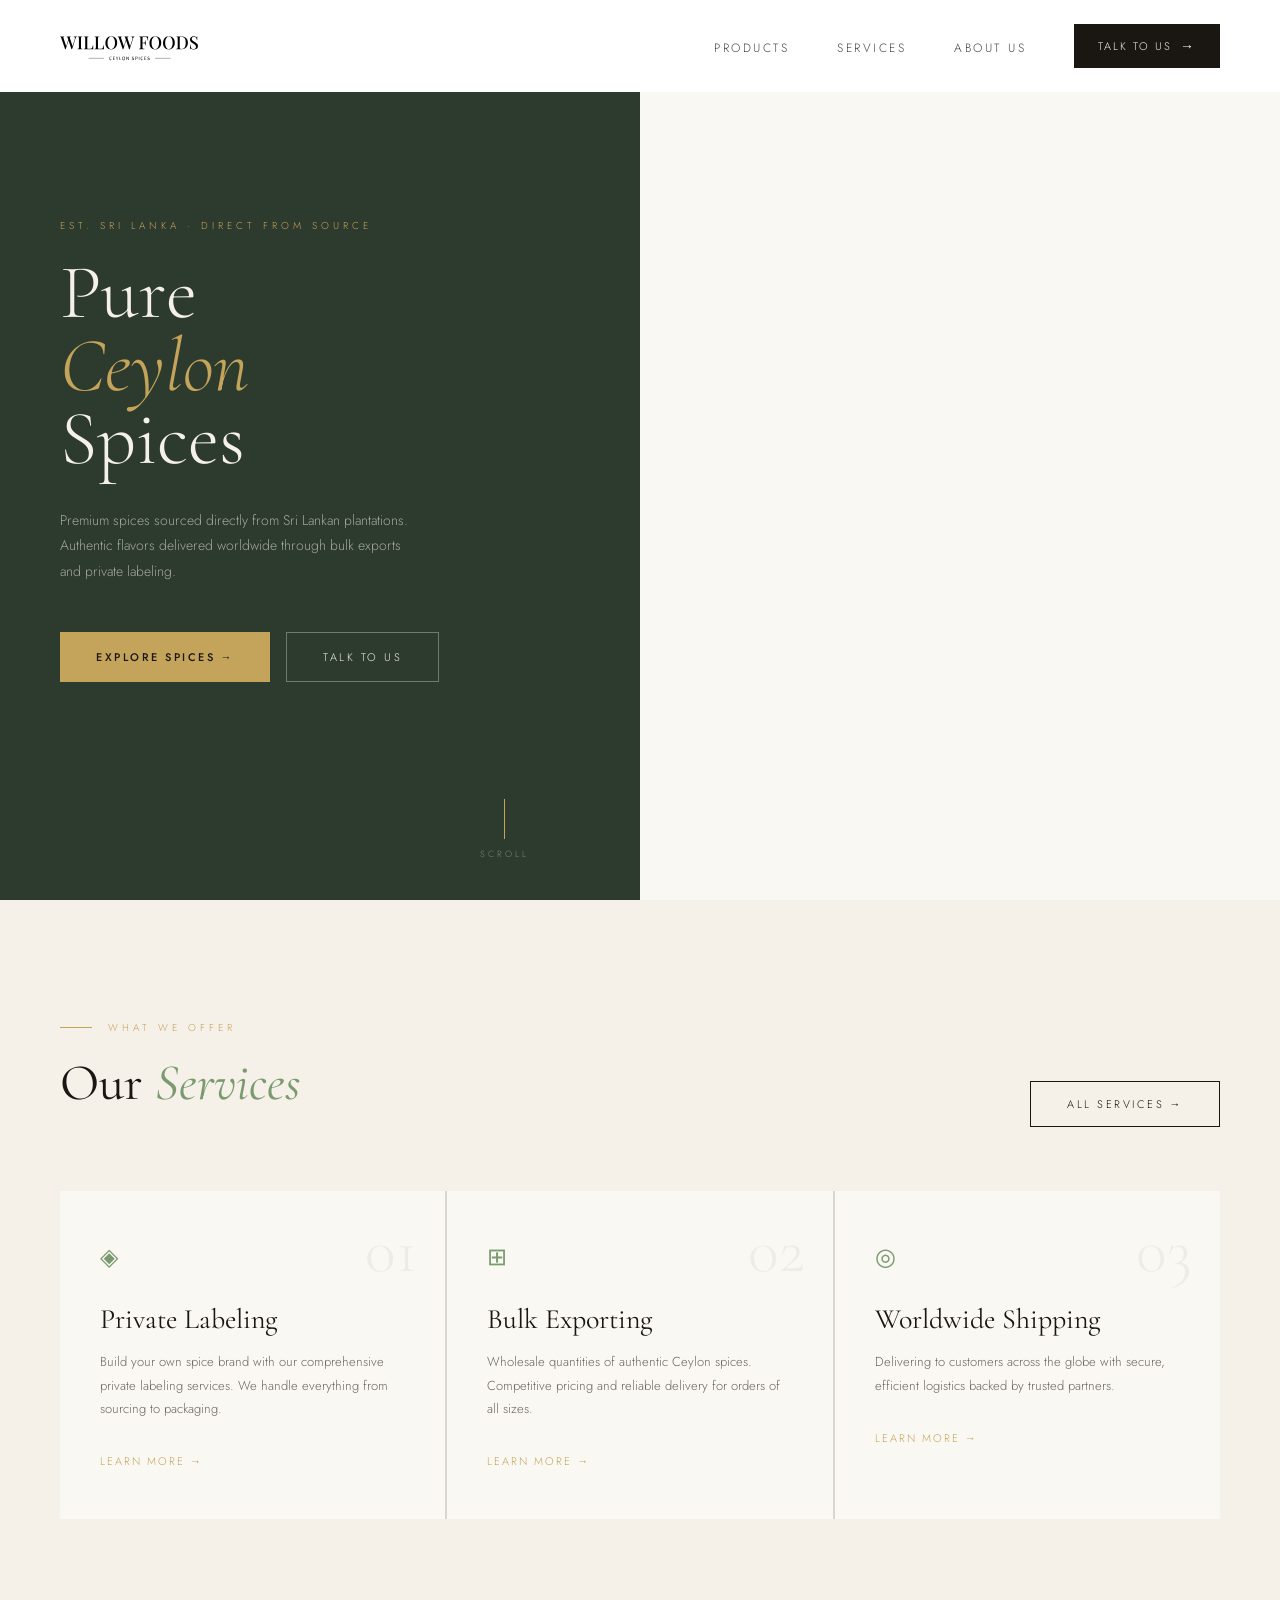
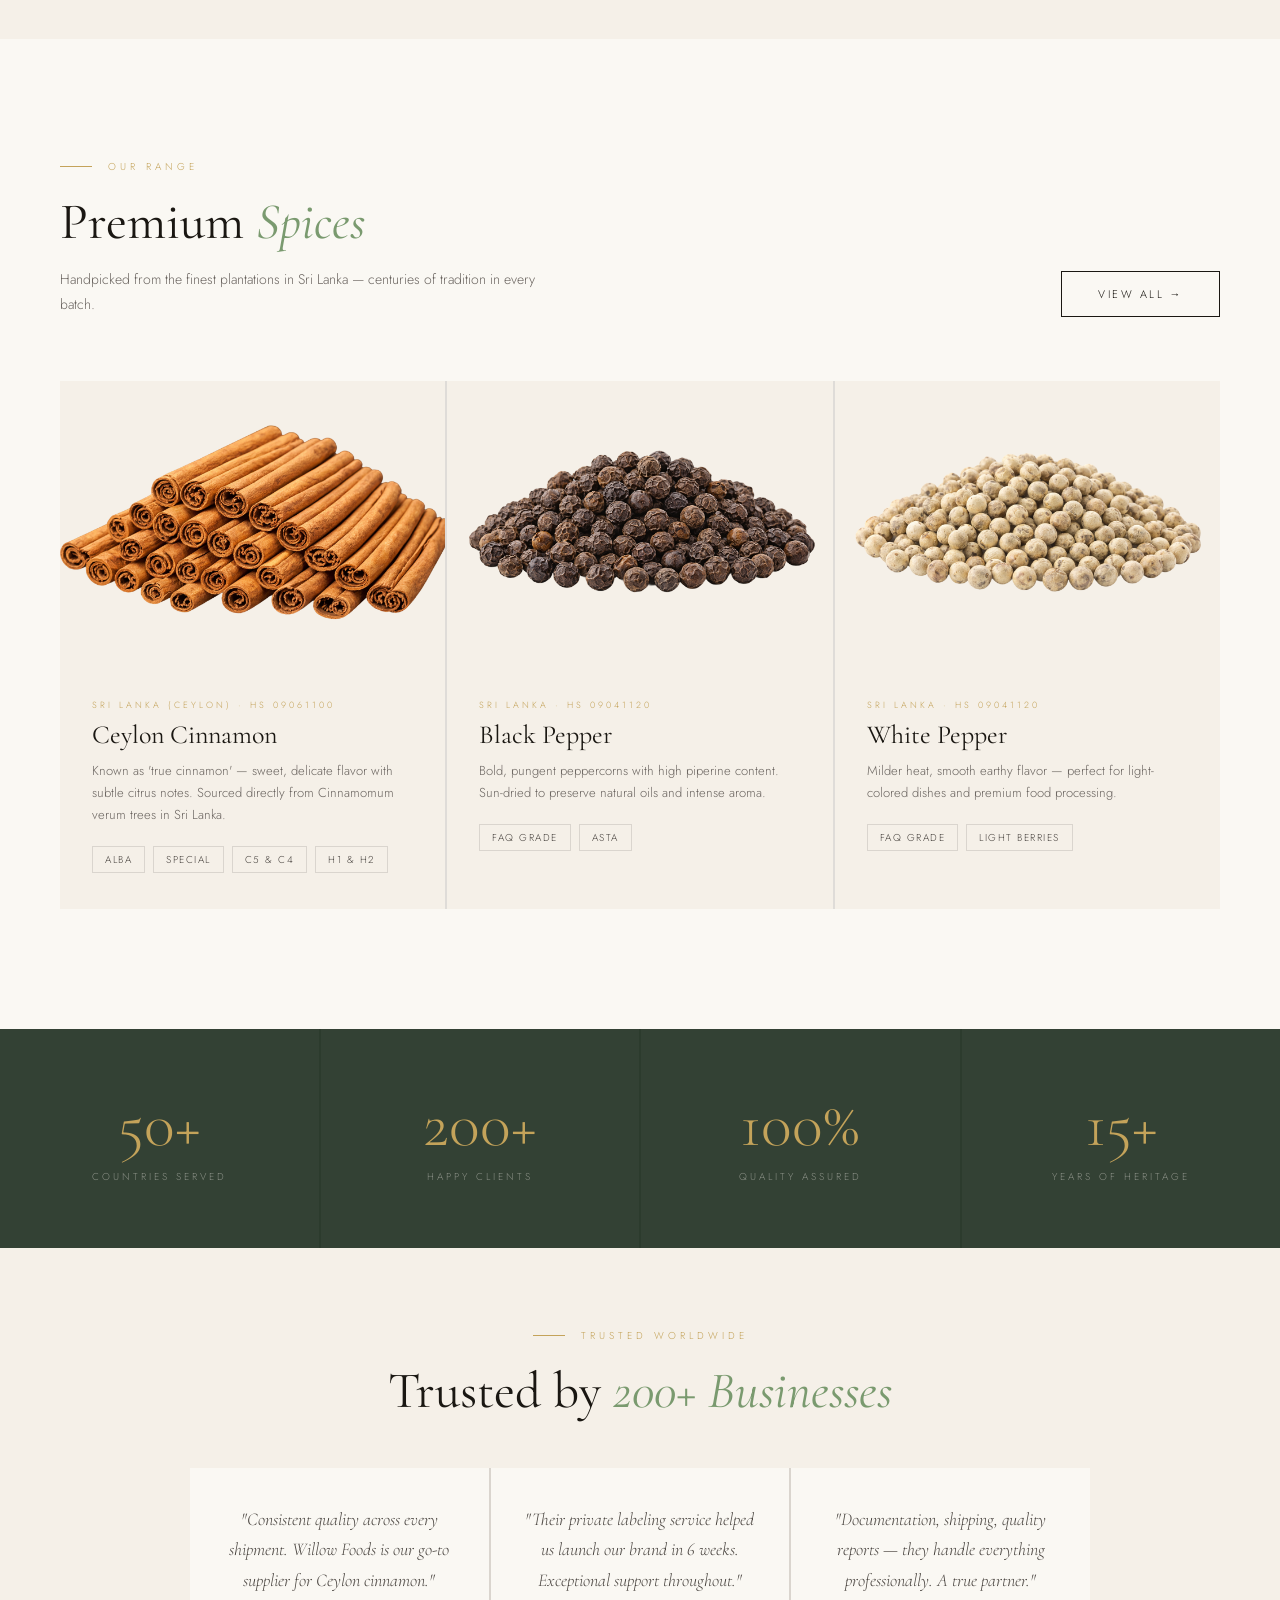
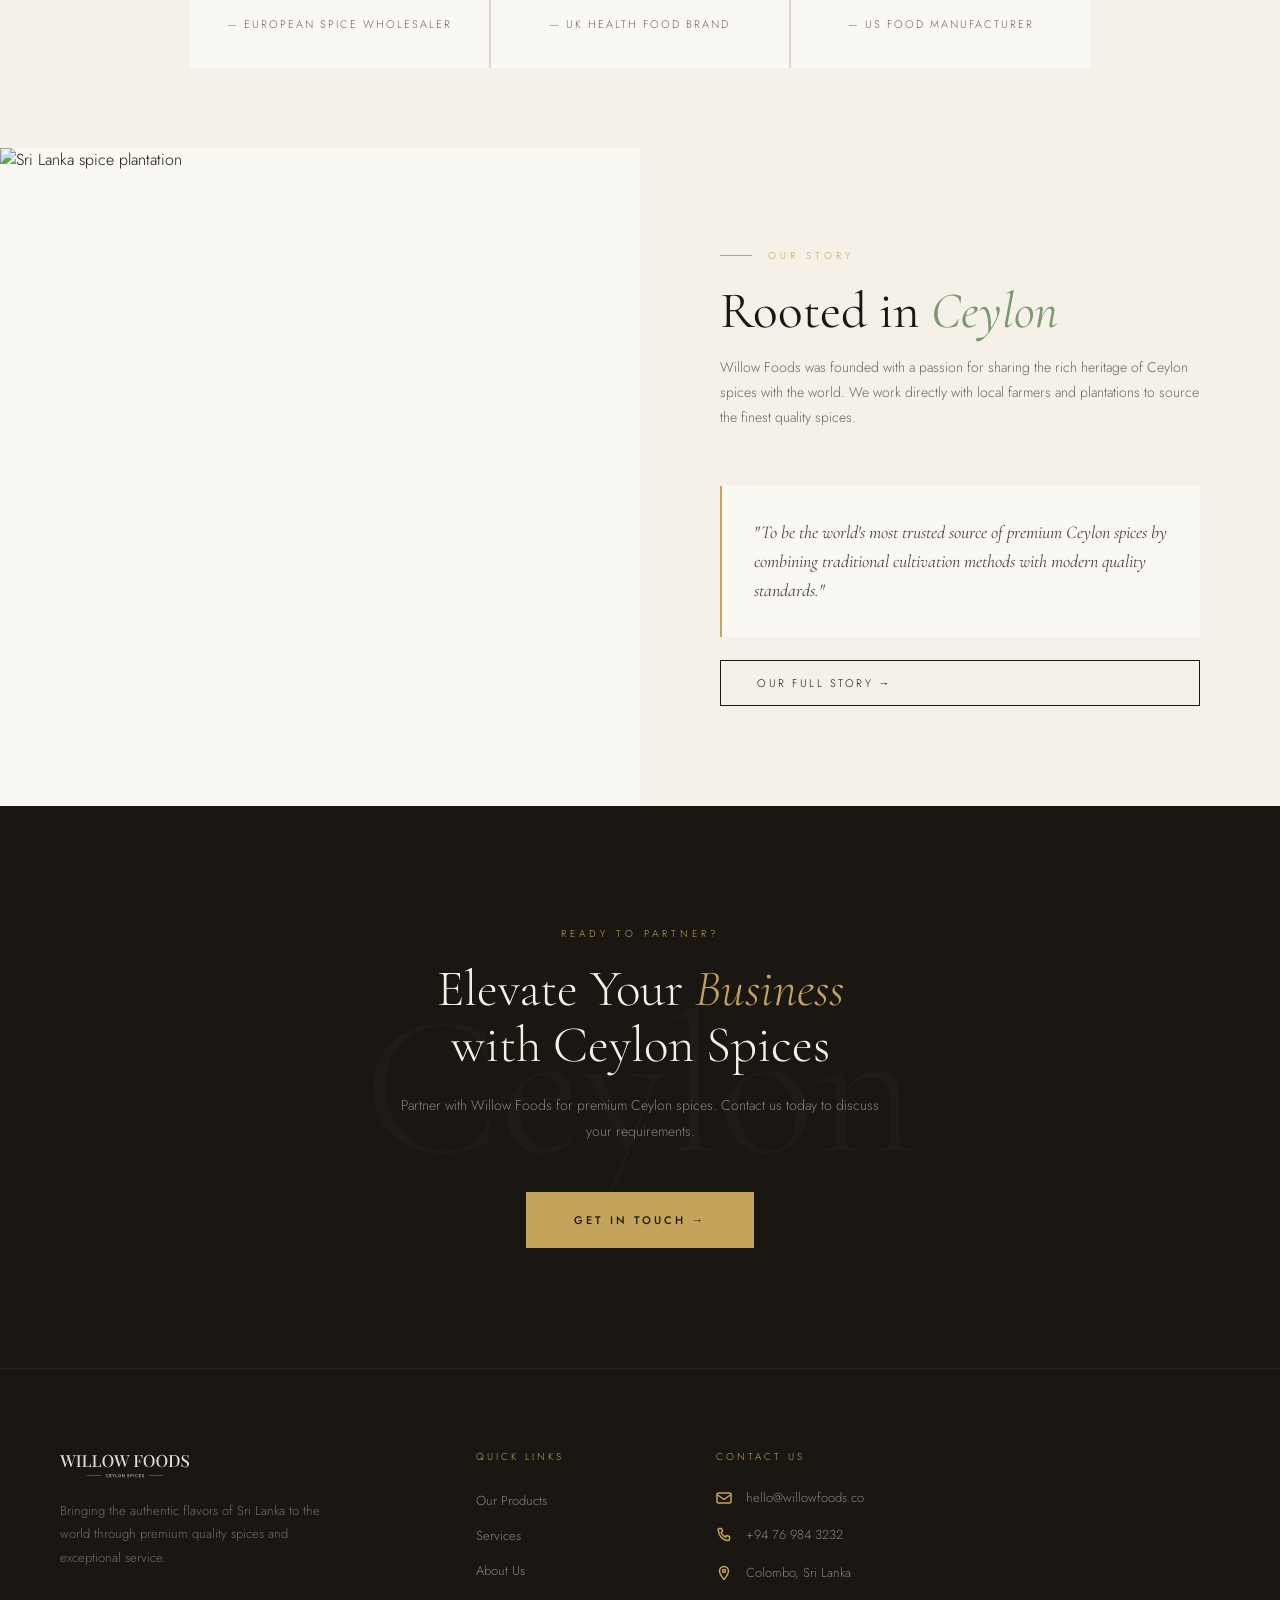
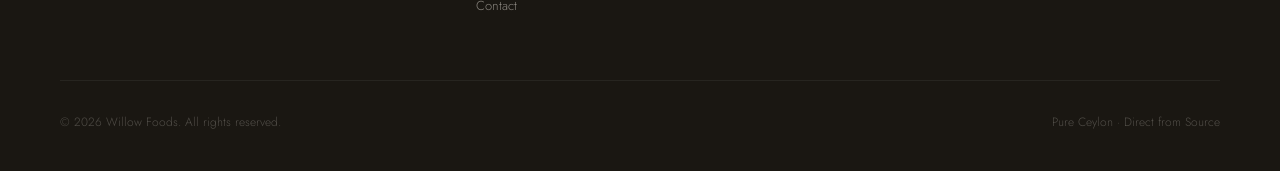
==== commit ac3c5ca7: "Fix mobile responsive layout issues across website - index.html: override stats-band to 2-col grid o" ====
--- a/index.html
+++ b/index.html
@@ -71,18 +71,32 @@
 .about-content { padding:100px 80px; display:flex; flex-direction:column; justify-content:center; background:var(--cream); }
 .about-mission { margin-top:32px; padding:32px; background:var(--warm-white); border-left:2px solid var(--gold); }
 .about-mission p { font-family:'Cormorant Garamond',serif; font-size:18px; font-weight:400; line-height:1.6; color:var(--text-mid); font-style:italic; }
+/* ——— TESTIMONIALS ——— */
+.testimonials-section { padding: 80px 60px; background: var(--cream); text-align: center; }
+.testimonials-grid { display: grid; grid-template-columns: repeat(3,1fr); gap: 2px; background: var(--border); max-width: 900px; margin: 0 auto; }
+.testimonial-card { background: var(--warm-white); padding: 36px 32px; }
+.testimonial-quote { font-family: 'Cormorant Garamond', serif; font-size: 18px; font-style: italic; color: var(--text-mid); line-height: 1.7; margin-bottom: 20px; }
+.testimonial-source { font-size: 11px; letter-spacing: 2px; text-transform: uppercase; color: var(--text-light); }
+
 @media (max-width: 768px) {
   .hero { grid-template-columns: 1fr; min-height: auto; }
   .hero-left { padding: 120px 24px 60px; min-height: 70vh; }
-  .hero-right { height: 260px; grid-template-rows: 1fr; padding: 0; }
-  .hero-img-bottom { display: none; }
+  .hero-right { height: 260px; padding: 0; }
+  .hero-scroll { display: none; }
   .home-services { padding: 64px 24px; }
   .services-cards { grid-template-columns: 1fr; }
+  .svc-card { padding: 36px 28px; }
   .home-products { padding: 64px 24px; }
   .products-grid { grid-template-columns: 1fr; }
   .product-card.featured { grid-column: span 1; }
   .product-card.featured .product-img { aspect-ratio: 4/3; }
   .products-header, .services-header { flex-direction: column; align-items: flex-start; gap: 20px; }
+  .stats-band { grid-template-columns: 1fr 1fr; }
+  .stat-item { padding: 40px 20px; }
+  .stat-num { font-size: 48px; }
+  .testimonials-section { padding: 64px 24px; }
+  .testimonials-grid { grid-template-columns: 1fr; }
+  .testimonial-card { padding: 28px 24px; }
   .about-teaser { grid-template-columns: 1fr; }
   .about-img { height: 300px; }
   .about-content { padding: 48px 24px; }
@@ -195,21 +209,21 @@
   <div class="stat-item reveal reveal-delay-3"><div class="stat-num">15+</div><div class="stat-label">Years of Heritage</div></div>
 </div>
 
-<section style="padding:80px 60px;background:var(--cream);text-align:center;">
+<section class="testimonials-section">
   <div class="section-label reveal" style="justify-content:center"><span>Trusted Worldwide</span></div>
   <h2 class="section-title reveal" style="text-align:center;margin-bottom:48px">Trusted by <em>200+ Businesses</em></h2>
-  <div style="display:grid;grid-template-columns:repeat(3,1fr);gap:2px;background:var(--border);max-width:900px;margin:0 auto;" class="reveal">
-    <div style="background:var(--warm-white);padding:36px 32px;">
-      <div style="font-family:'Cormorant Garamond',serif;font-size:18px;font-style:italic;color:var(--text-mid);line-height:1.7;margin-bottom:20px;">"Consistent quality across every shipment. Willow Foods is our go-to supplier for Ceylon cinnamon."</div>
-      <div style="font-size:11px;letter-spacing:2px;text-transform:uppercase;color:var(--text-light);">— European Spice Wholesaler</div>
-    </div>
-    <div style="background:var(--warm-white);padding:36px 32px;">
-      <div style="font-family:'Cormorant Garamond',serif;font-size:18px;font-style:italic;color:var(--text-mid);line-height:1.7;margin-bottom:20px;">"Their private labeling service helped us launch our brand in 6 weeks. Exceptional support throughout."</div>
-      <div style="font-size:11px;letter-spacing:2px;text-transform:uppercase;color:var(--text-light);">— UK Health Food Brand</div>
-    </div>
-    <div style="background:var(--warm-white);padding:36px 32px;">
-      <div style="font-family:'Cormorant Garamond',serif;font-size:18px;font-style:italic;color:var(--text-mid);line-height:1.7;margin-bottom:20px;">"Documentation, shipping, quality reports — they handle everything professionally. A true partner."</div>
-      <div style="font-size:11px;letter-spacing:2px;text-transform:uppercase;color:var(--text-light);">— US Food Manufacturer</div>
+  <div class="testimonials-grid reveal">
+    <div class="testimonial-card">
+      <div class="testimonial-quote">"Consistent quality across every shipment. Willow Foods is our go-to supplier for Ceylon cinnamon."</div>
+      <div class="testimonial-source">— European Spice Wholesaler</div>
+    </div>
+    <div class="testimonial-card">
+      <div class="testimonial-quote">"Their private labeling service helped us launch our brand in 6 weeks. Exceptional support throughout."</div>
+      <div class="testimonial-source">— UK Health Food Brand</div>
+    </div>
+    <div class="testimonial-card">
+      <div class="testimonial-quote">"Documentation, shipping, quality reports — they handle everything professionally. A true partner."</div>
+      <div class="testimonial-source">— US Food Manufacturer</div>
     </div>
   </div>
 </section>
--- a/style.css
+++ b/style.css
@@ -446,15 +446,26 @@
 .footer-links a:hover { color: var(--cream); }
 .footer-contact-item {
   display: flex;
-  align-items: flex-start;
-  gap: 12px;
-  margin-bottom: 16px;
+  align-items: center;
+  gap: 14px;
+  margin-bottom: 18px;
 }
 .footer-contact-item .icon {
-  color: var(--gold);
-  font-size: 14px;
   flex-shrink: 0;
-  margin-top: 1px;
+  width: 16px;
+  height: 16px;
+  display: flex;
+  align-items: center;
+  justify-content: center;
+}
+.footer-contact-item .icon svg {
+  width: 16px;
+  height: 16px;
+  stroke: var(--gold);
+  fill: none;
+  stroke-width: 1.5;
+  stroke-linecap: round;
+  stroke-linejoin: round;
 }
 .footer-contact-item span {
   font-size: 13px;
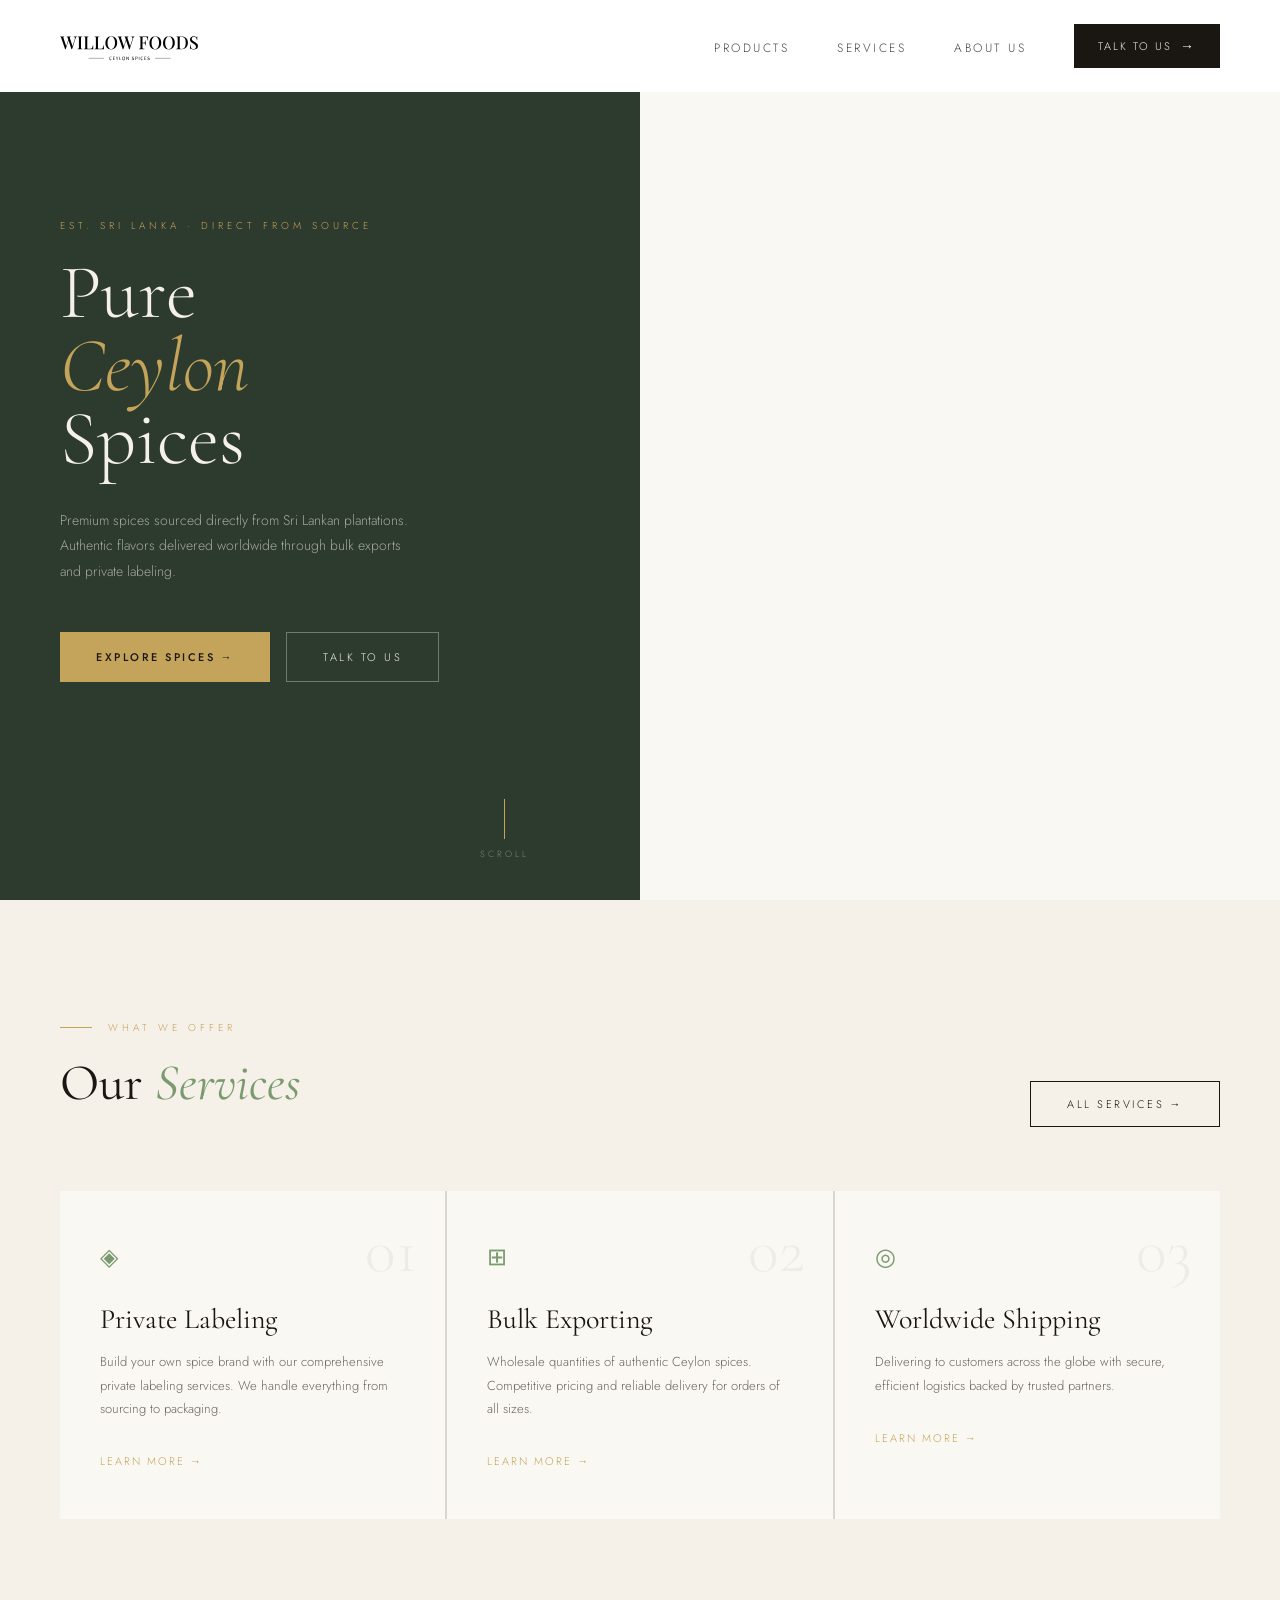
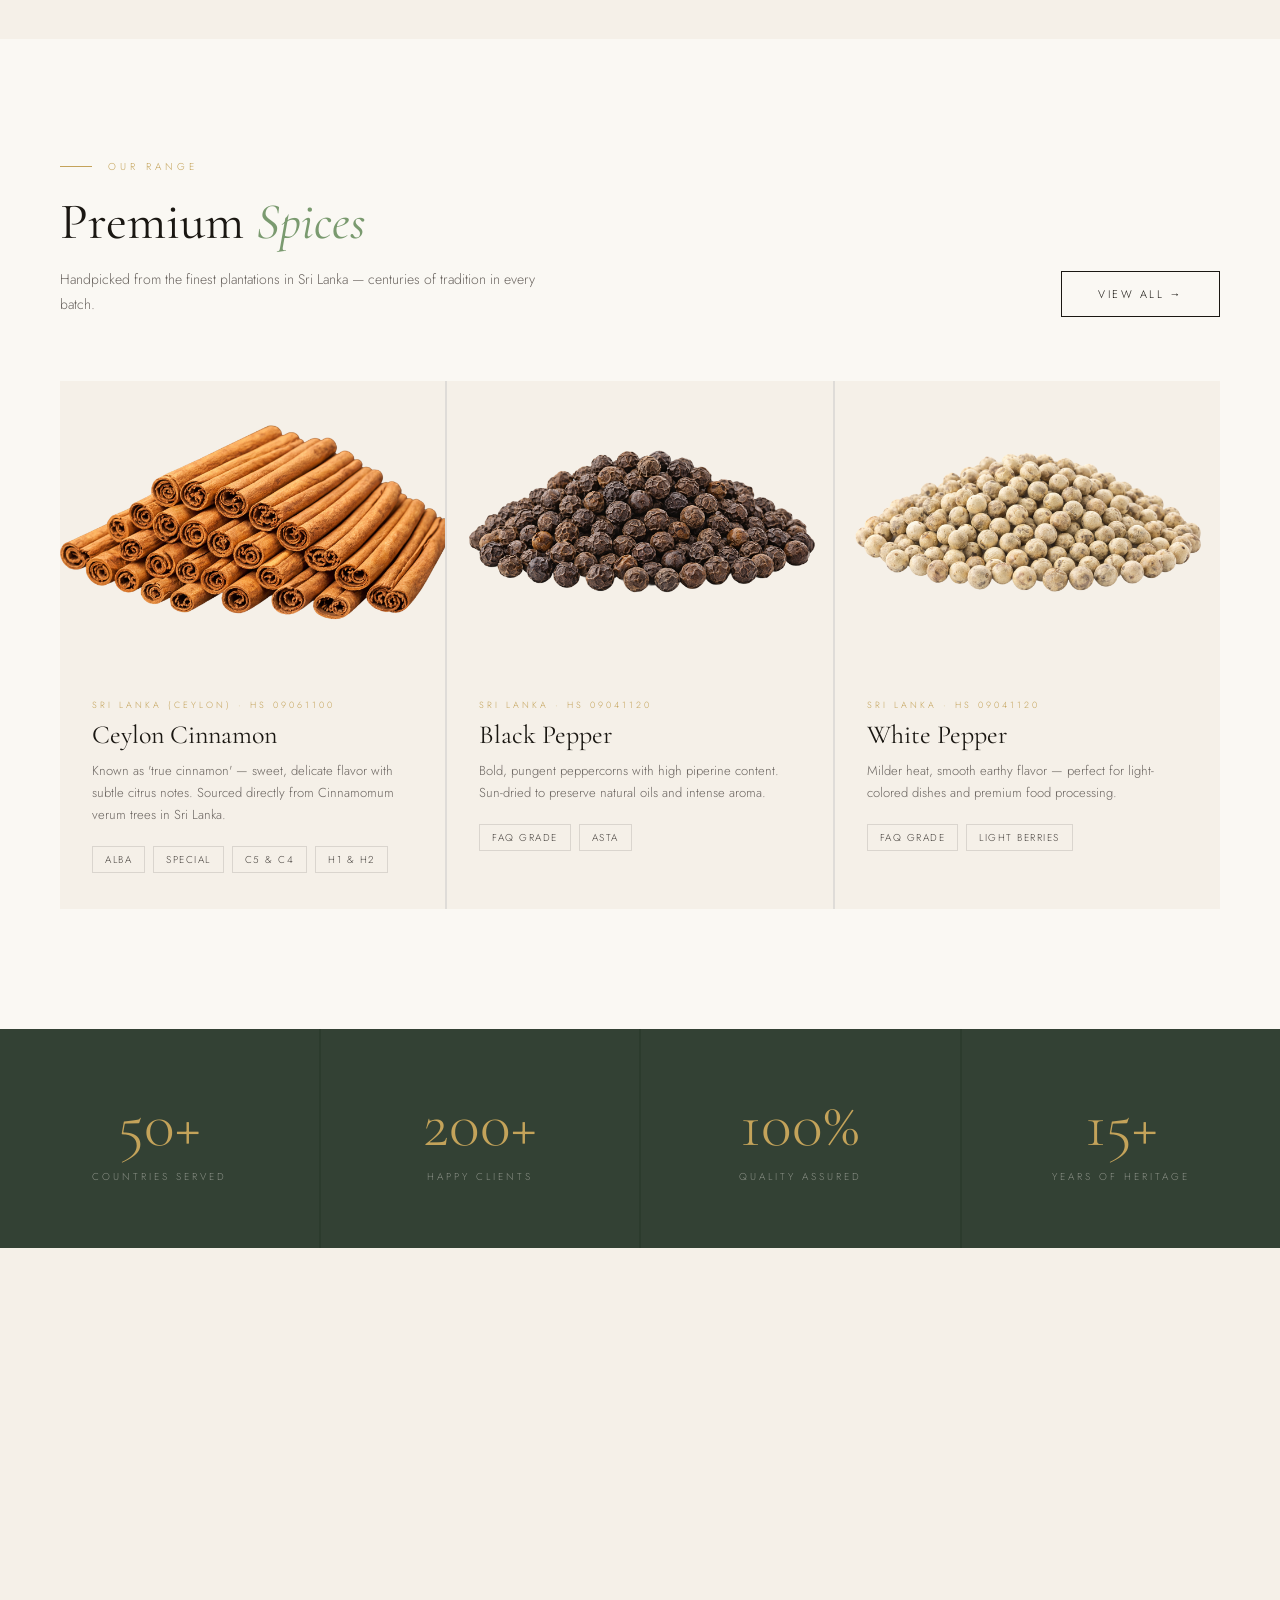
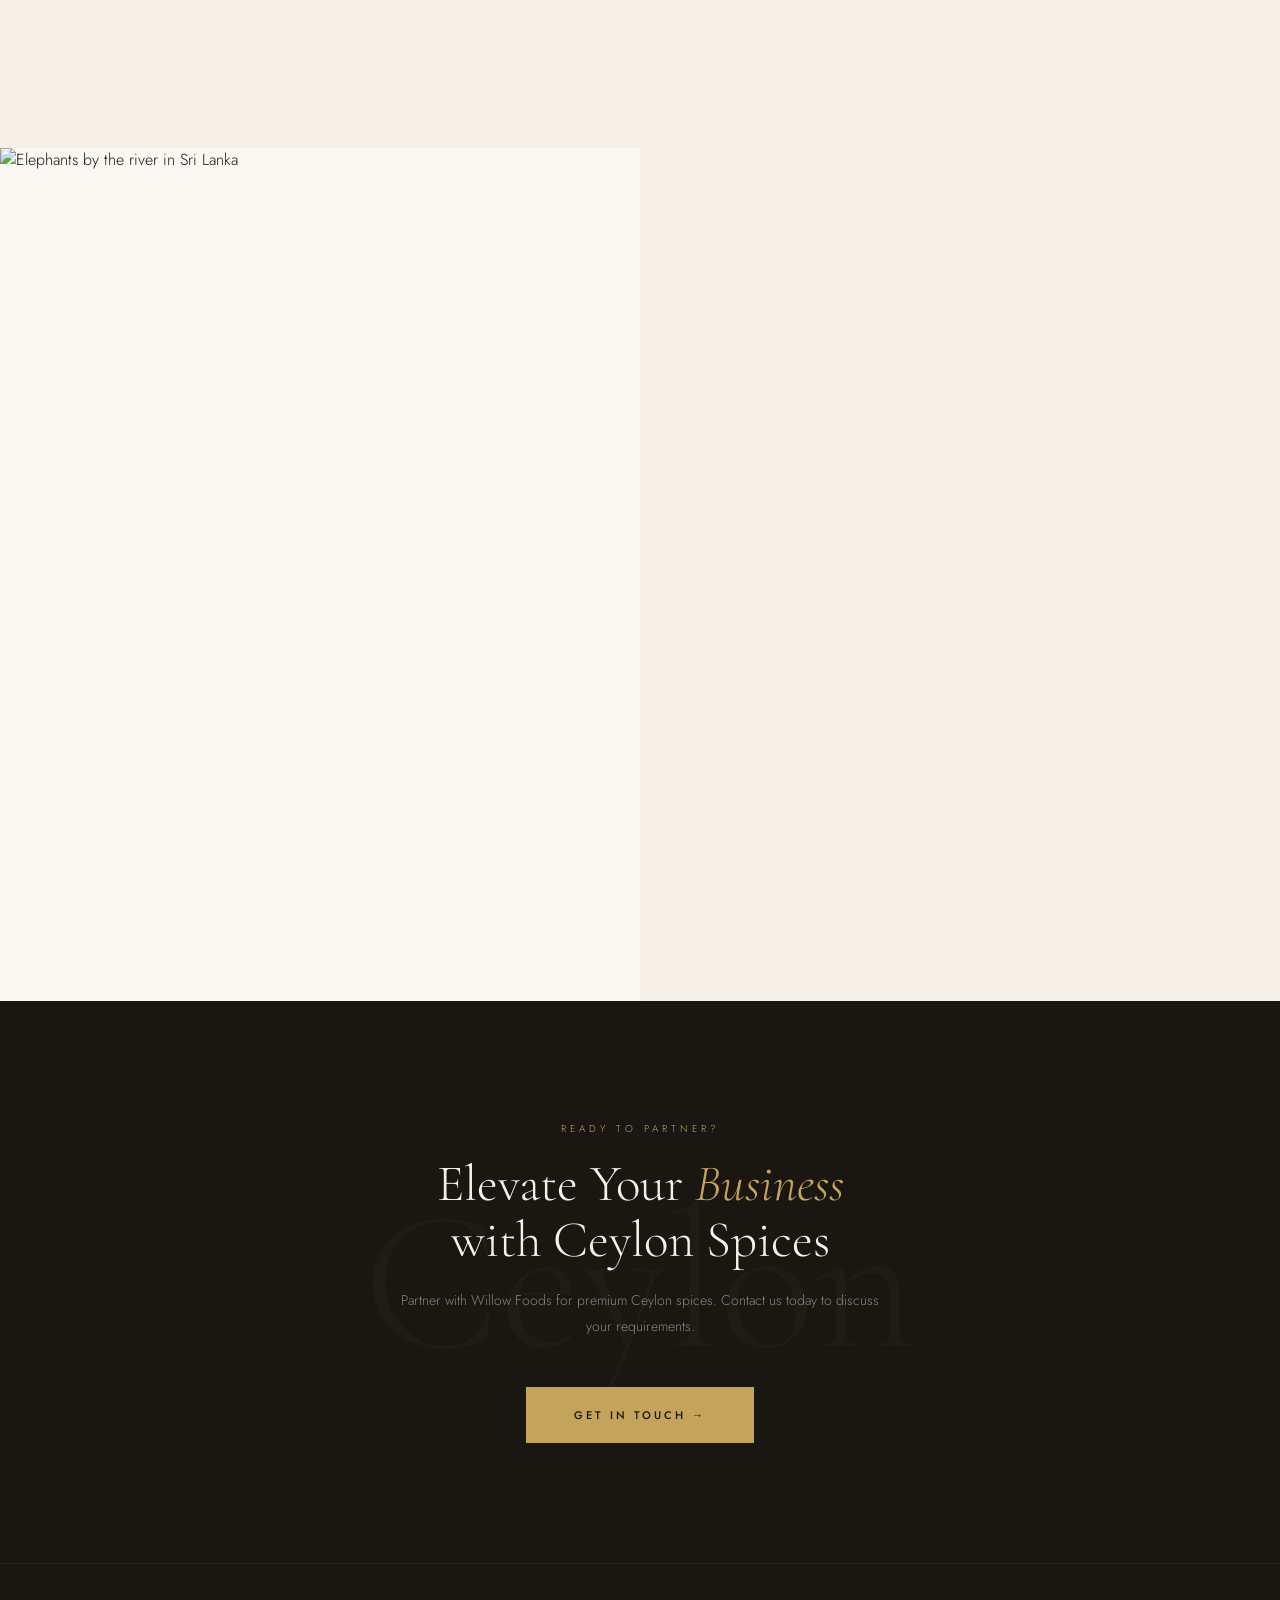
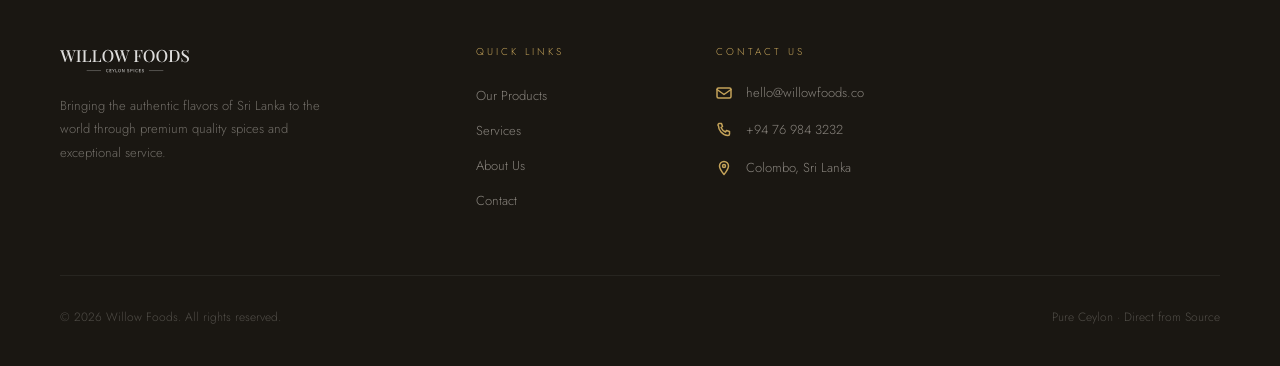
==== commit 91ea5956: "Replace broken Unsplash image with local Sri Lanka elephant photo - Added images/sri-lanka-elephants" ====
--- a/index.html
+++ b/index.html
@@ -229,7 +229,7 @@
 </section>
 
 <section class="about-teaser">
-  <div class="about-img"><img src="https://images.unsplash.com/photo-1502741126161-b048400d7e81?w=900&q=80" alt="Sri Lanka spice plantation" loading="lazy" width="900" height="600"></div>
+  <div class="about-img"><img src="images/sri-lanka-elephants.jpg" alt="Elephants by the river in Sri Lanka" loading="lazy" width="900" height="1200"></div>
   <div class="about-content">
     <div class="section-label reveal"><span>Our Story</span></div>
     <h2 class="section-title reveal">Rooted in <em>Ceylon</em></h2>
--- a/style.css
+++ b/style.css
@@ -520,10 +520,12 @@
   flex-direction: column;
   gap: 5px;
   cursor: pointer;
+  position: relative;
   z-index: 101;
   background: none;
   border: none;
   padding: 4px;
+  color: var(--dark);
 }
 .hamburger span {
   display: block;
@@ -545,18 +547,32 @@
   .nav-links.open {
     display: flex;
     flex-direction: column;
-    position: fixed;
-    top: 0; left: 0; right: 0; bottom: 0;
+    position: absolute;
+    top: 100%;
+    left: 0;
+    right: 0;
     background: var(--dark);
     z-index: 99;
+    gap: 0;
+    padding: 8px 0 16px;
+    box-shadow: 0 8px 24px rgba(0,0,0,0.18);
+  }
+  .nav-links.open li { width: 100%; }
+  .nav-links.open a {
+    display: block;
+    font-size: 13px;
+    font-weight: 400;
+    color: var(--cream);
+    padding: 14px 24px;
+    border-bottom: 1px solid rgba(255,255,255,0.08);
+    letter-spacing: 2px;
+  }
+  .nav-links.open a:hover { color: var(--gold); background: rgba(255,255,255,0.04); }
+  .nav-links.open li:last-child a { border-bottom: none; }
+  .nav-links.open .btn-nav {
+    margin: 8px 24px 0;
+    width: calc(100% - 48px) !important;
     justify-content: center;
-    align-items: center;
-    gap: 36px;
-  }
-  .nav-links.open a { font-size: 20px; color: var(--cream); }
-  .nav-links.open li { width: auto; }
-  .nav-links.open .btn-nav {
-    width: auto !important;
     background: var(--gold) !important;
     color: var(--dark) !important;
   }
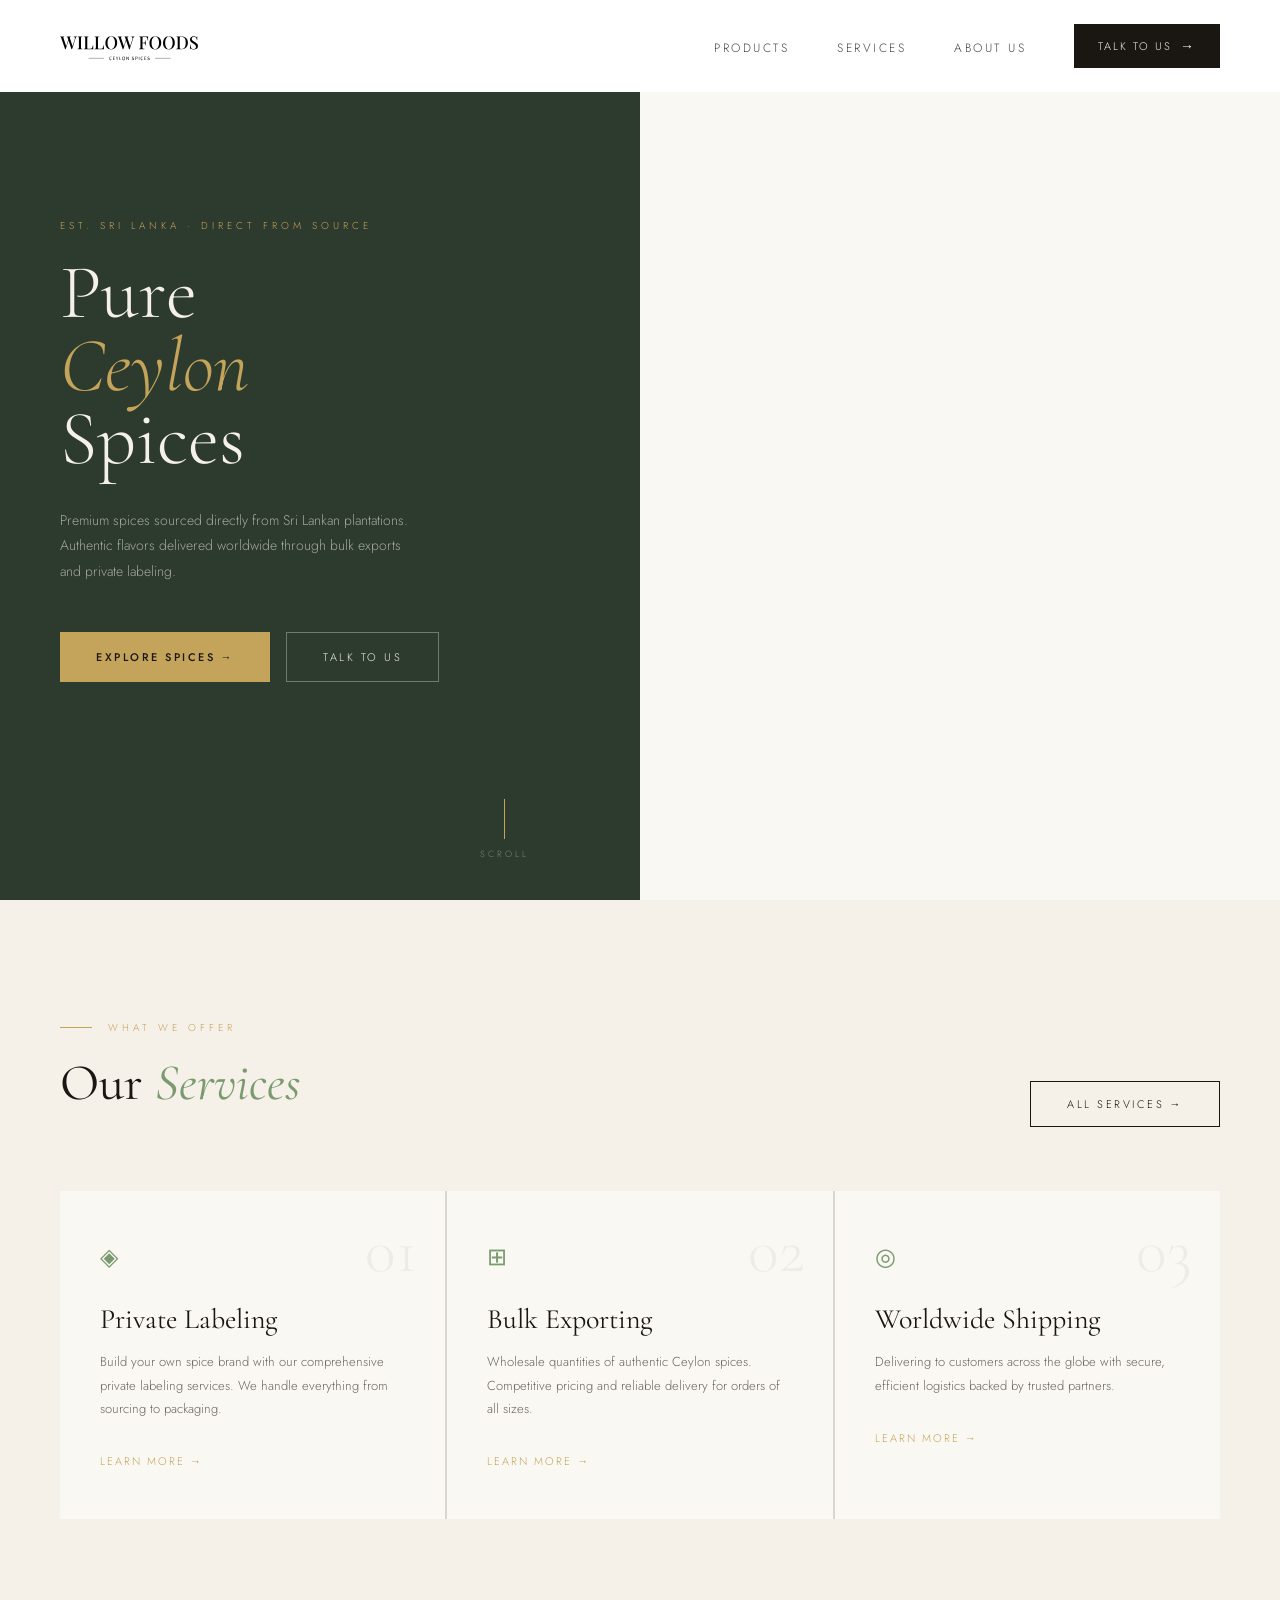
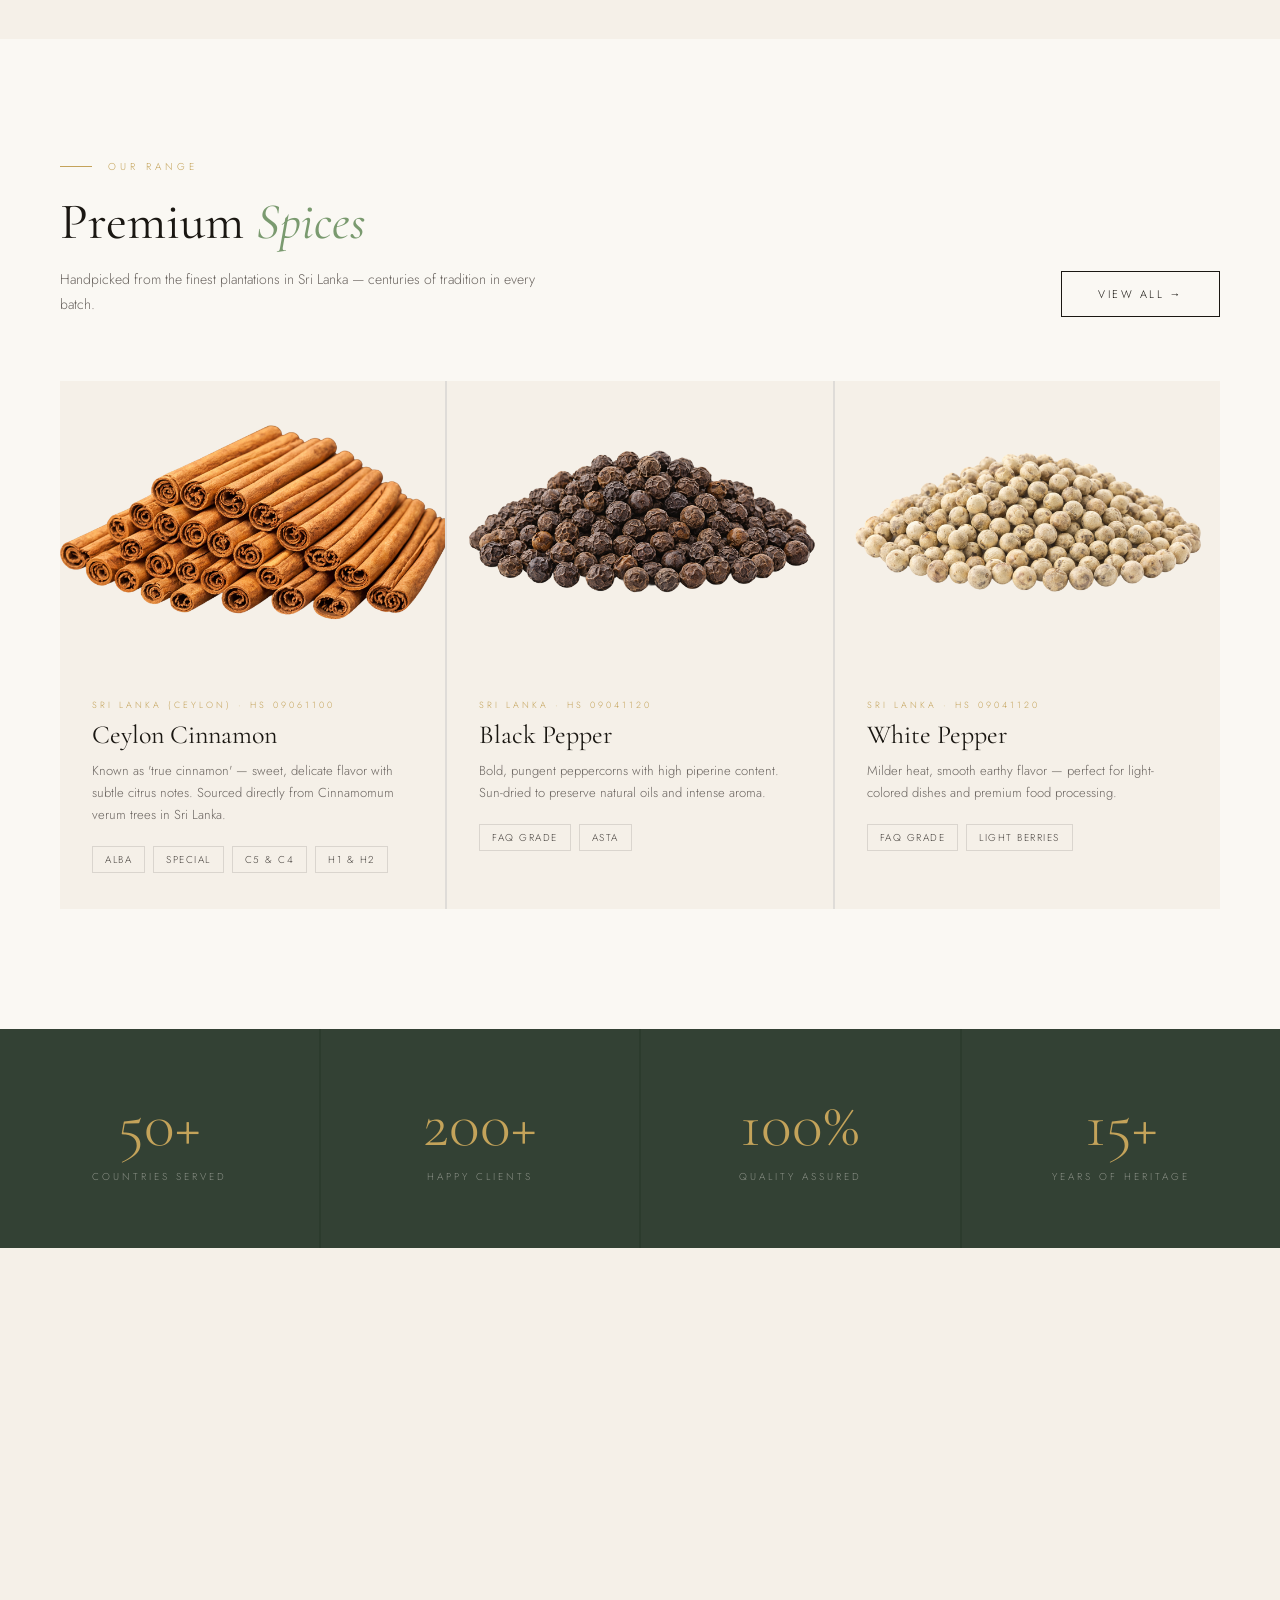
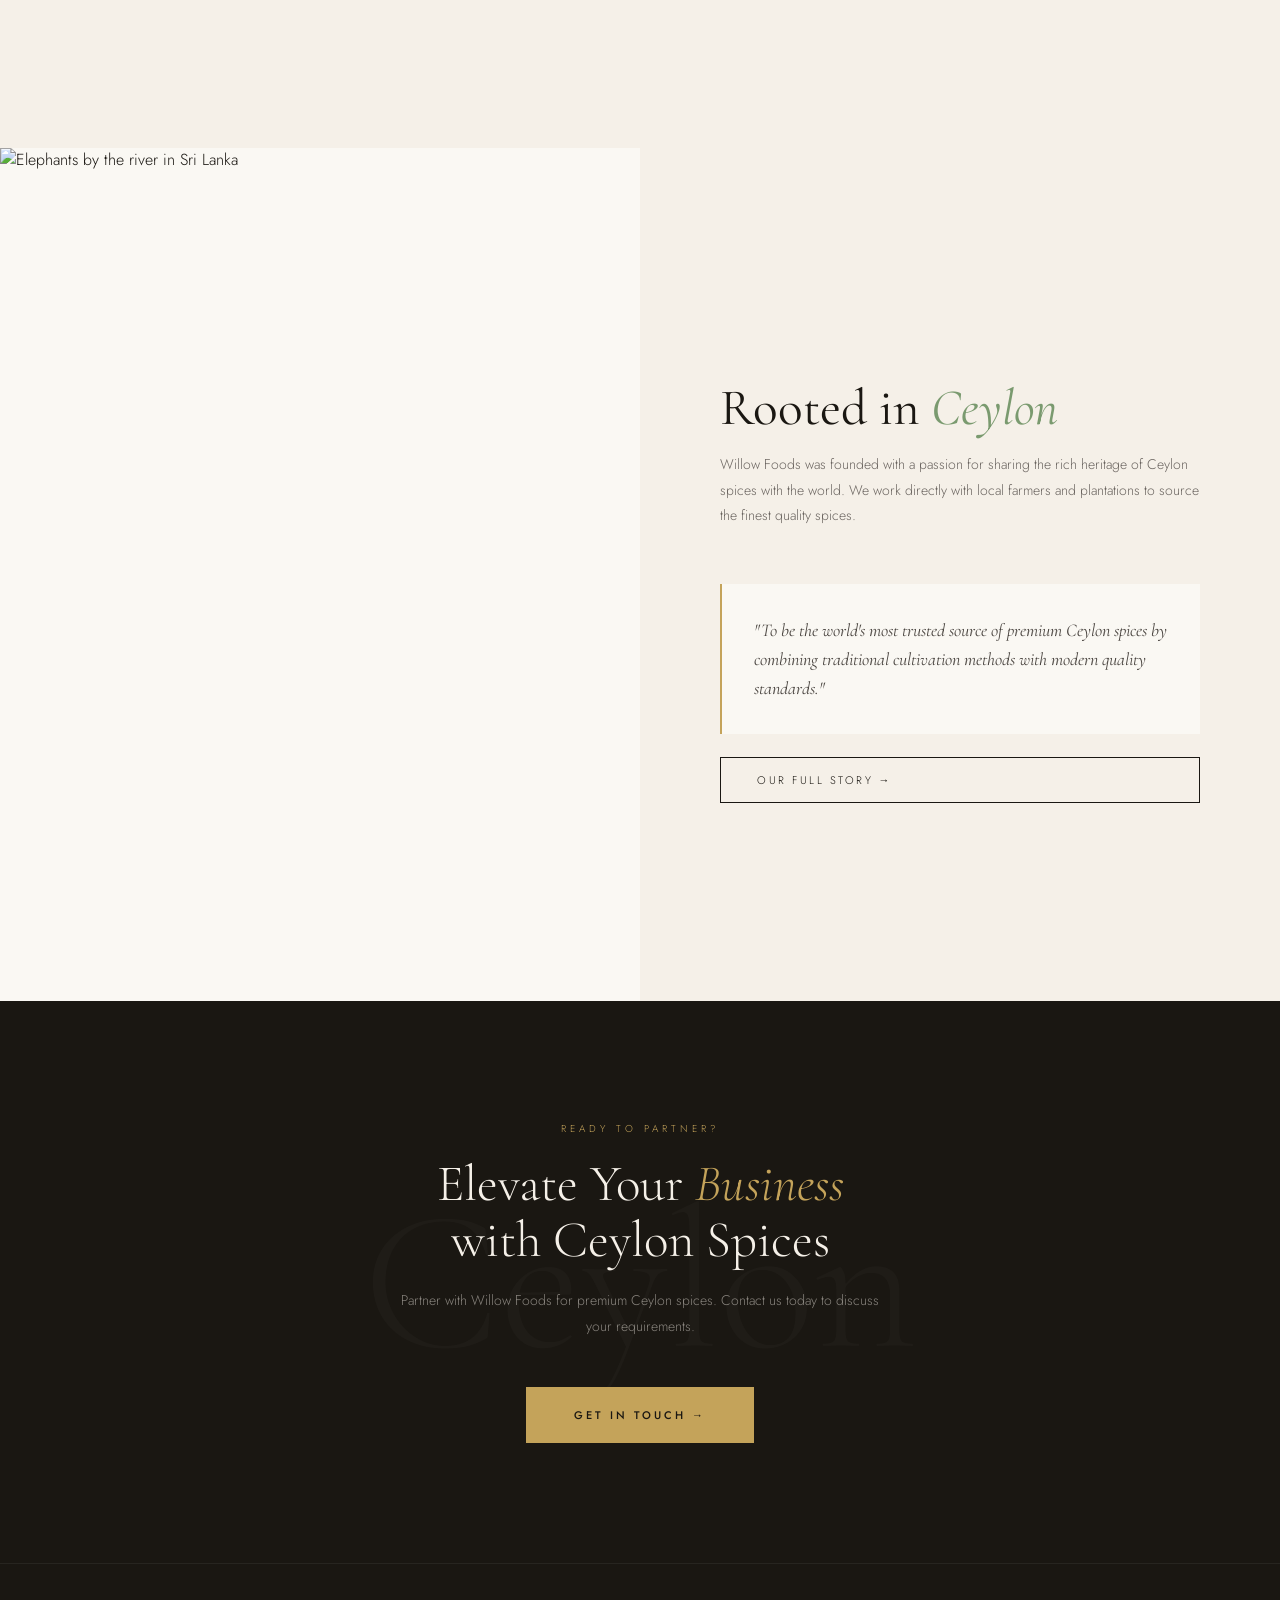
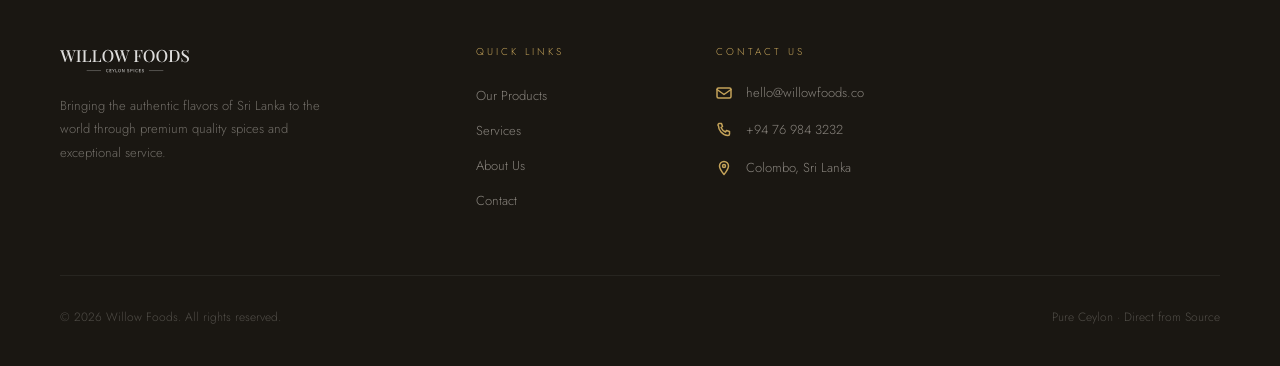
==== commit 54546418: "Compress hero video 48MB → 4MB for fast deployment - Removed raw 4K UHD source (4232200-uhd_3840_216" ====
--- a/index.html
+++ b/index.html
@@ -121,7 +121,7 @@
   </div>
   <div class="hero-right">
     <video autoplay muted loop playsinline style="width:100%;height:100%;object-fit:cover;display:block;">
-      <source src="images/4232200-uhd_3840_2160_24fps.mp4" type="video/mp4">
+      <source src="images/hero-bg.mp4" type="video/mp4">
     </video>
   </div>
   <div class="hero-scroll"><div class="scroll-line"></div><span>Scroll</span></div>
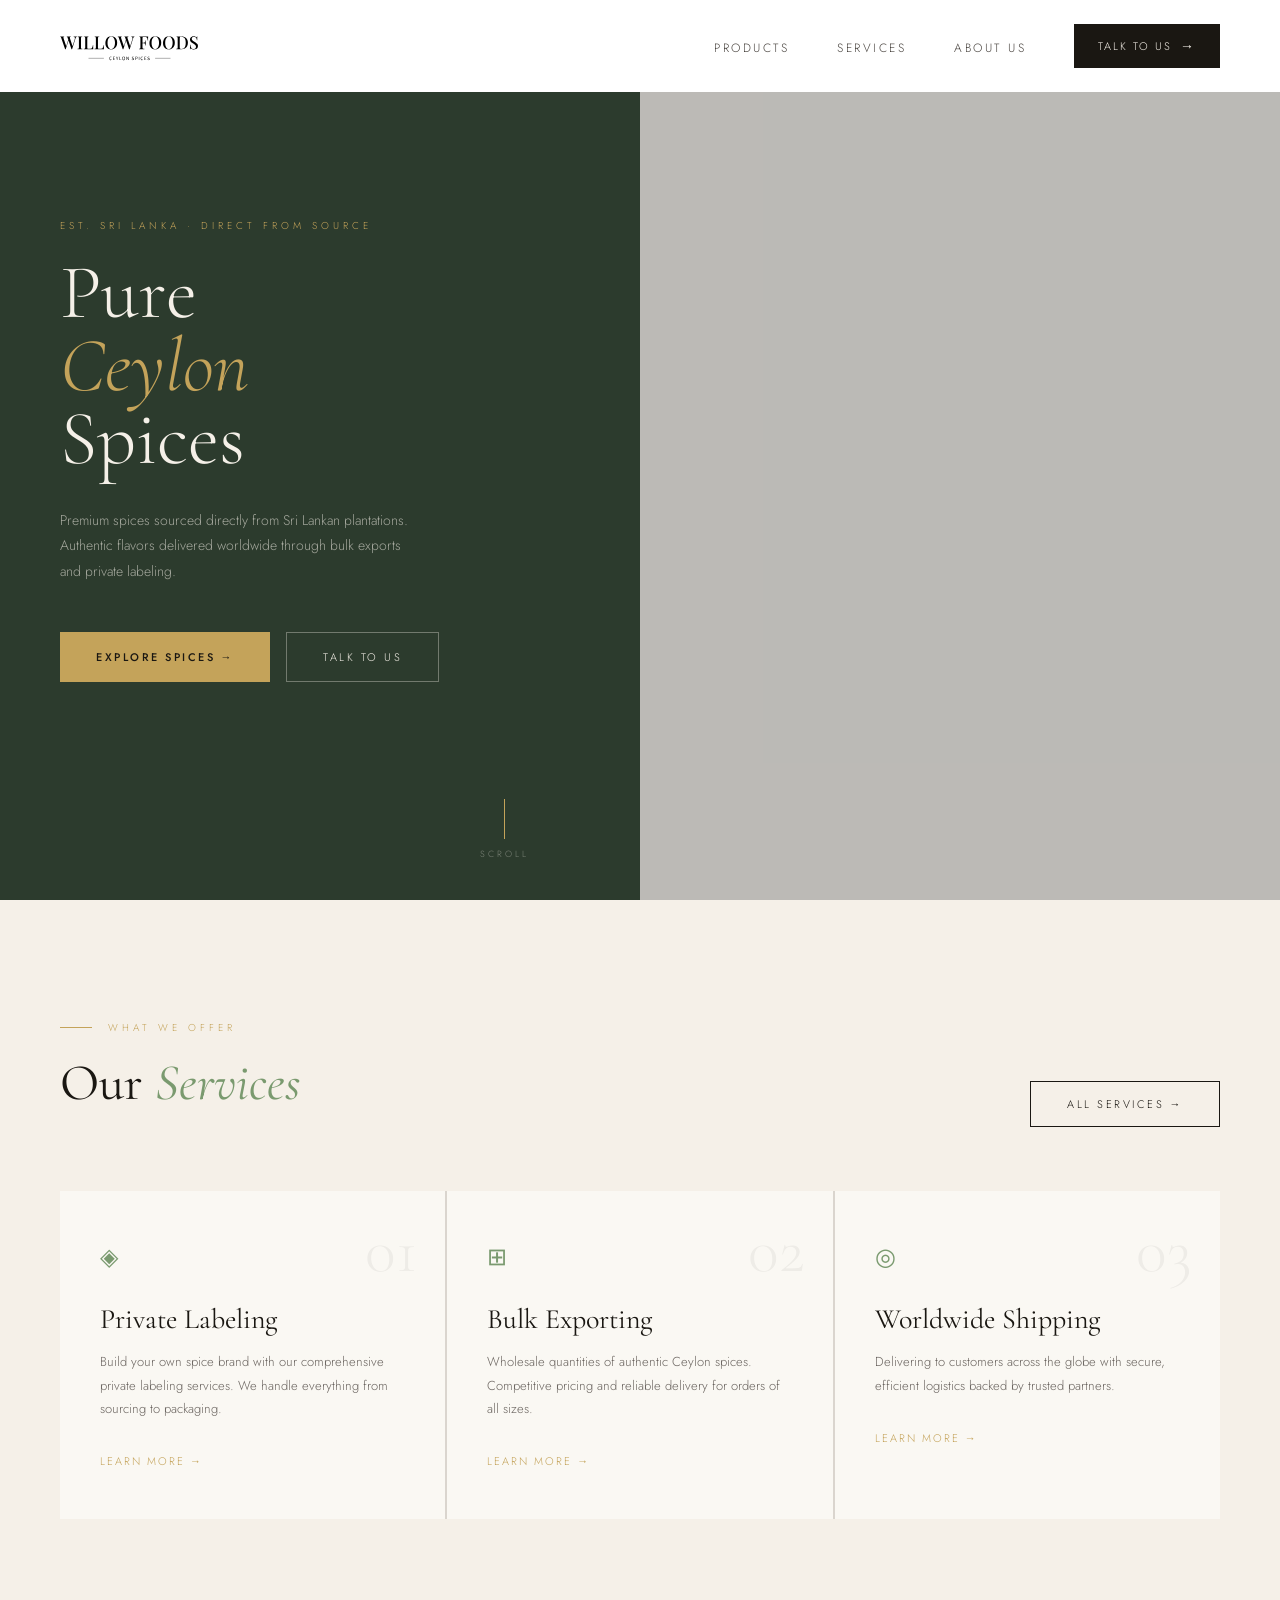
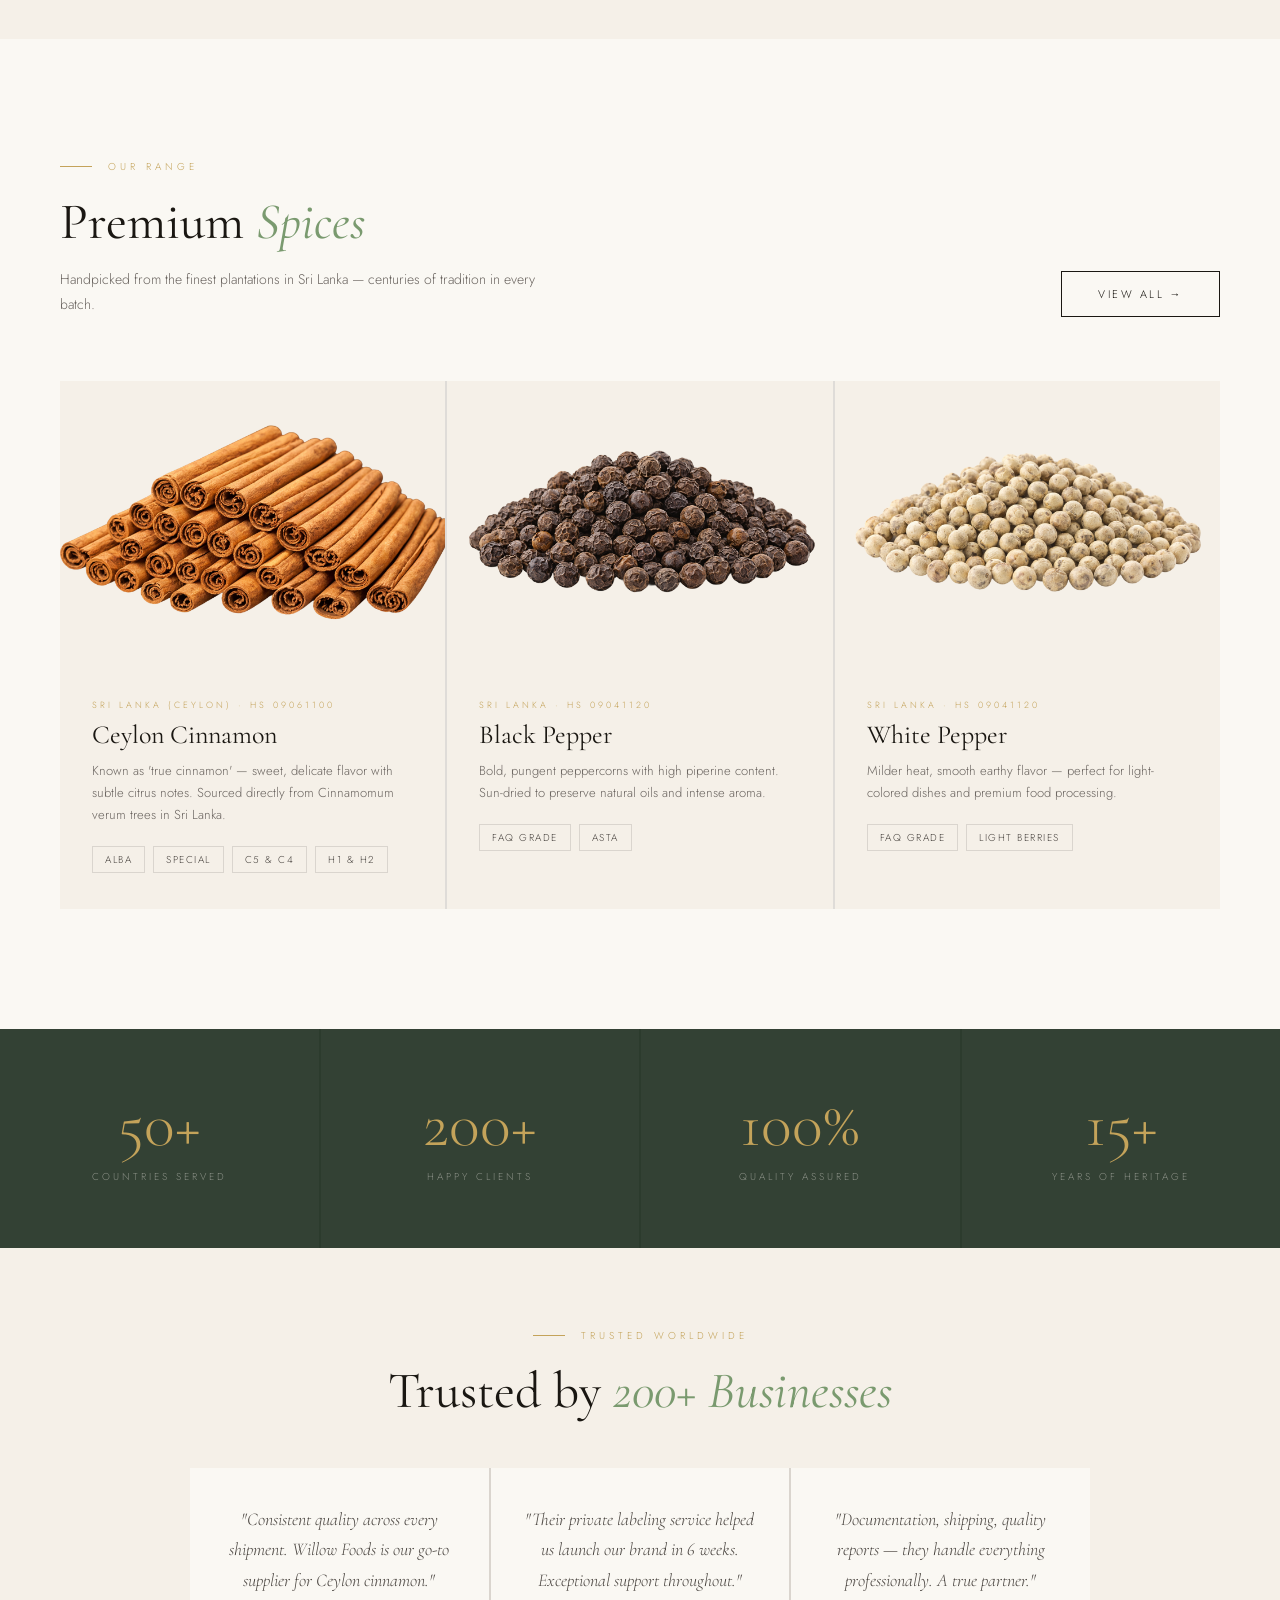
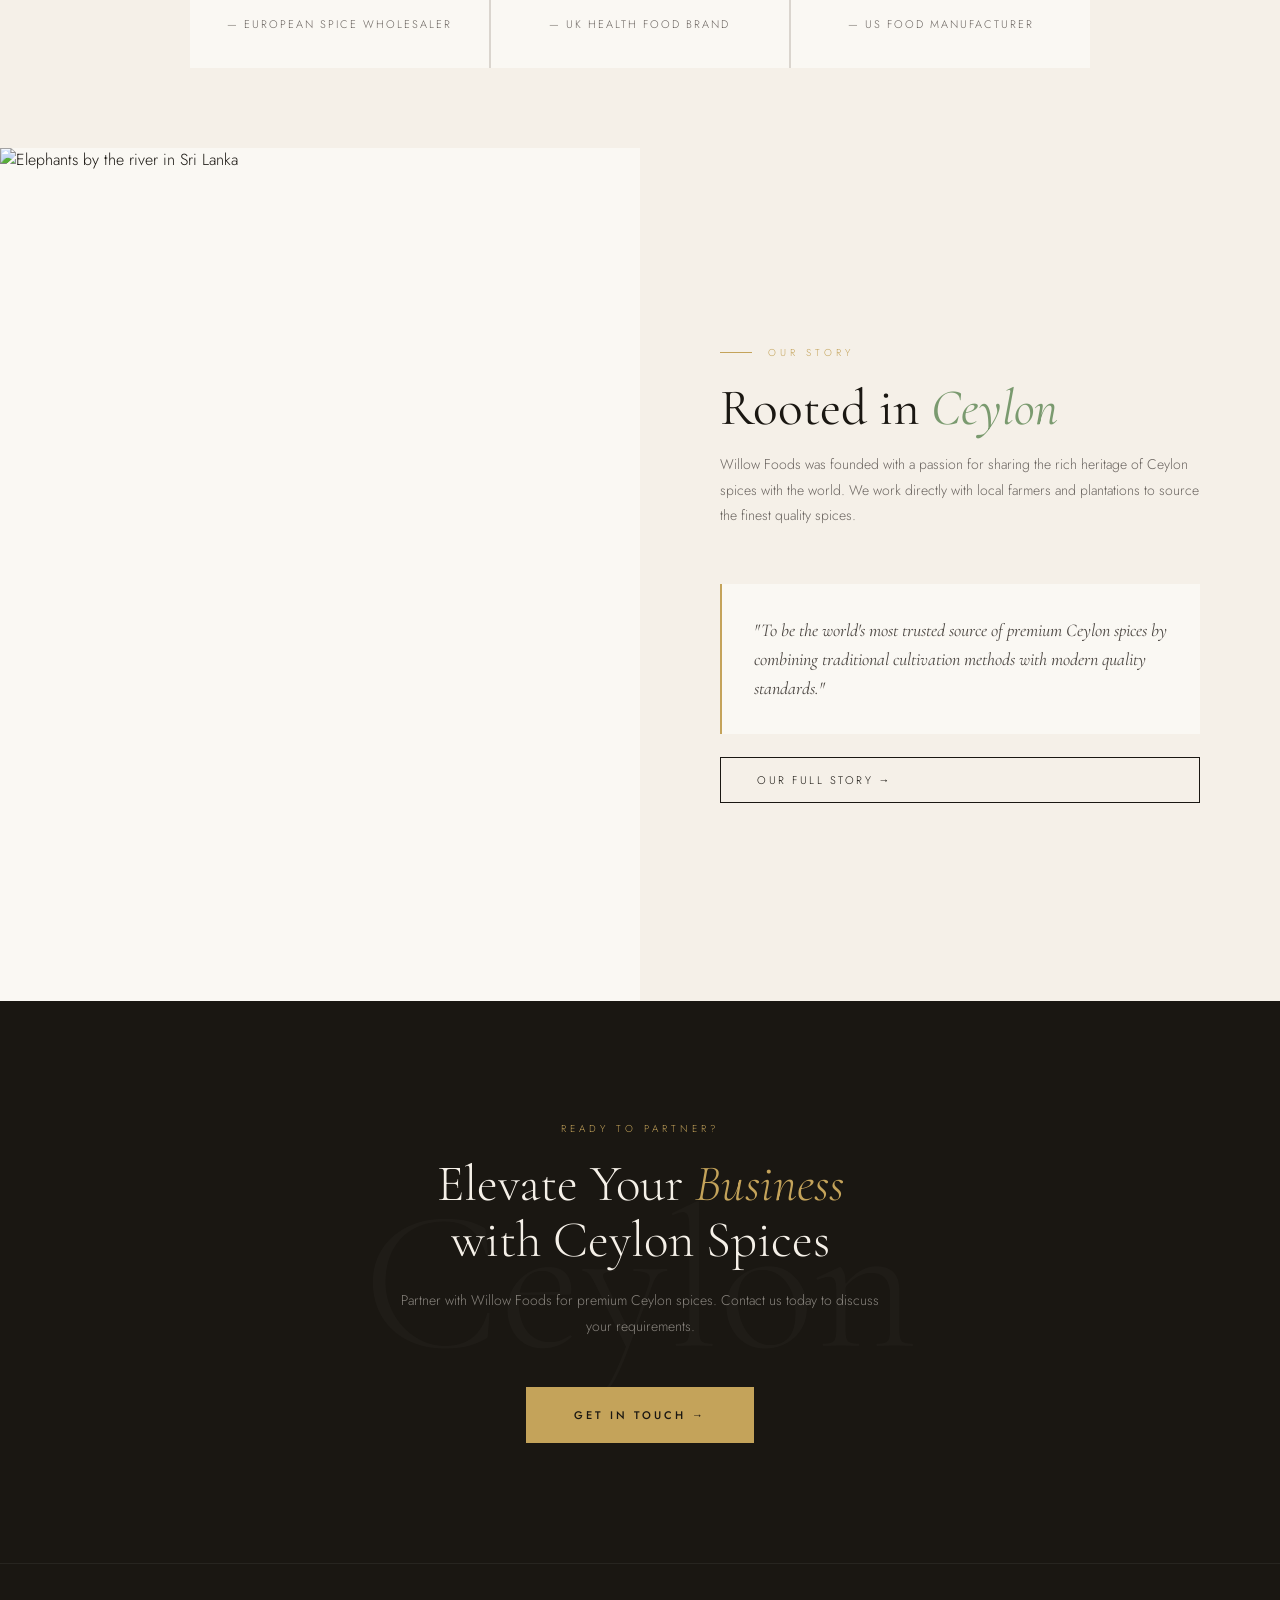
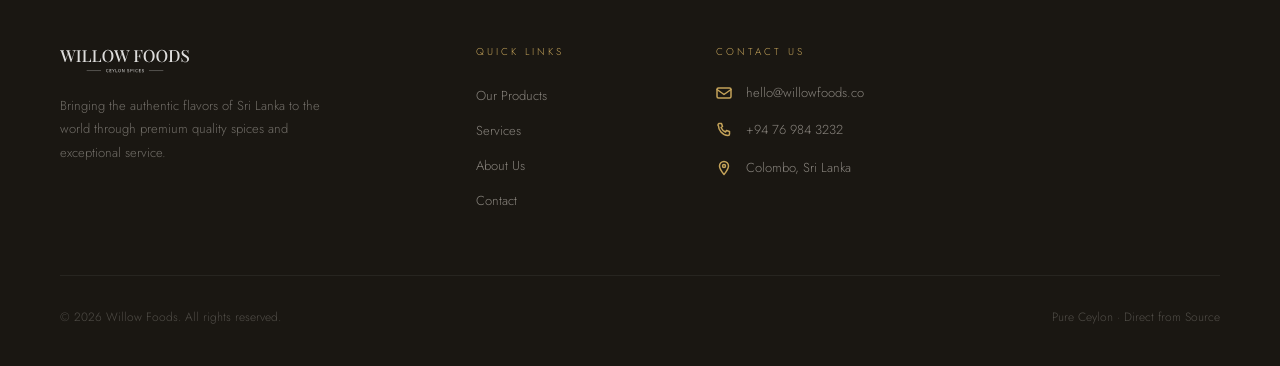
==== commit 0abeeb1d: "Add subtle dark tint over hero video (rgba 0,0,0,0.25) Co-Authored-By: Claude Sonnet 4.6 <noreply@an" ====
--- a/index.html
+++ b/index.html
@@ -22,7 +22,8 @@
 .hero-title em { font-style:italic; color:var(--gold); }
 .hero-sub { font-size:14px; line-height:1.8; color:rgba(245,240,232,0.6); max-width:360px; margin-bottom:48px; opacity:0; animation:fadeUp 0.8s 0.7s forwards; }
 .hero-actions { display:flex; gap:16px; opacity:0; animation:fadeUp 0.8s 0.9s forwards; }
-.hero-right { overflow:hidden; }
+.hero-right { overflow:hidden; position:relative; }
+.hero-right::after { content:''; position:absolute; inset:0; background:rgba(0,0,0,0.25); pointer-events:none; }
 .hero-scroll { position:absolute; bottom:40px; left:calc(50% - 160px); display:flex; flex-direction:column; align-items:center; gap:8px; color:rgba(245,240,232,0.4); font-size:9px; letter-spacing:3px; text-transform:uppercase; z-index:10; animation:fadeIn 1s 1.5s both; }
 .scroll-line { width:1px; height:40px; background:var(--gold); animation:scrollPulse 2s infinite; }
 
